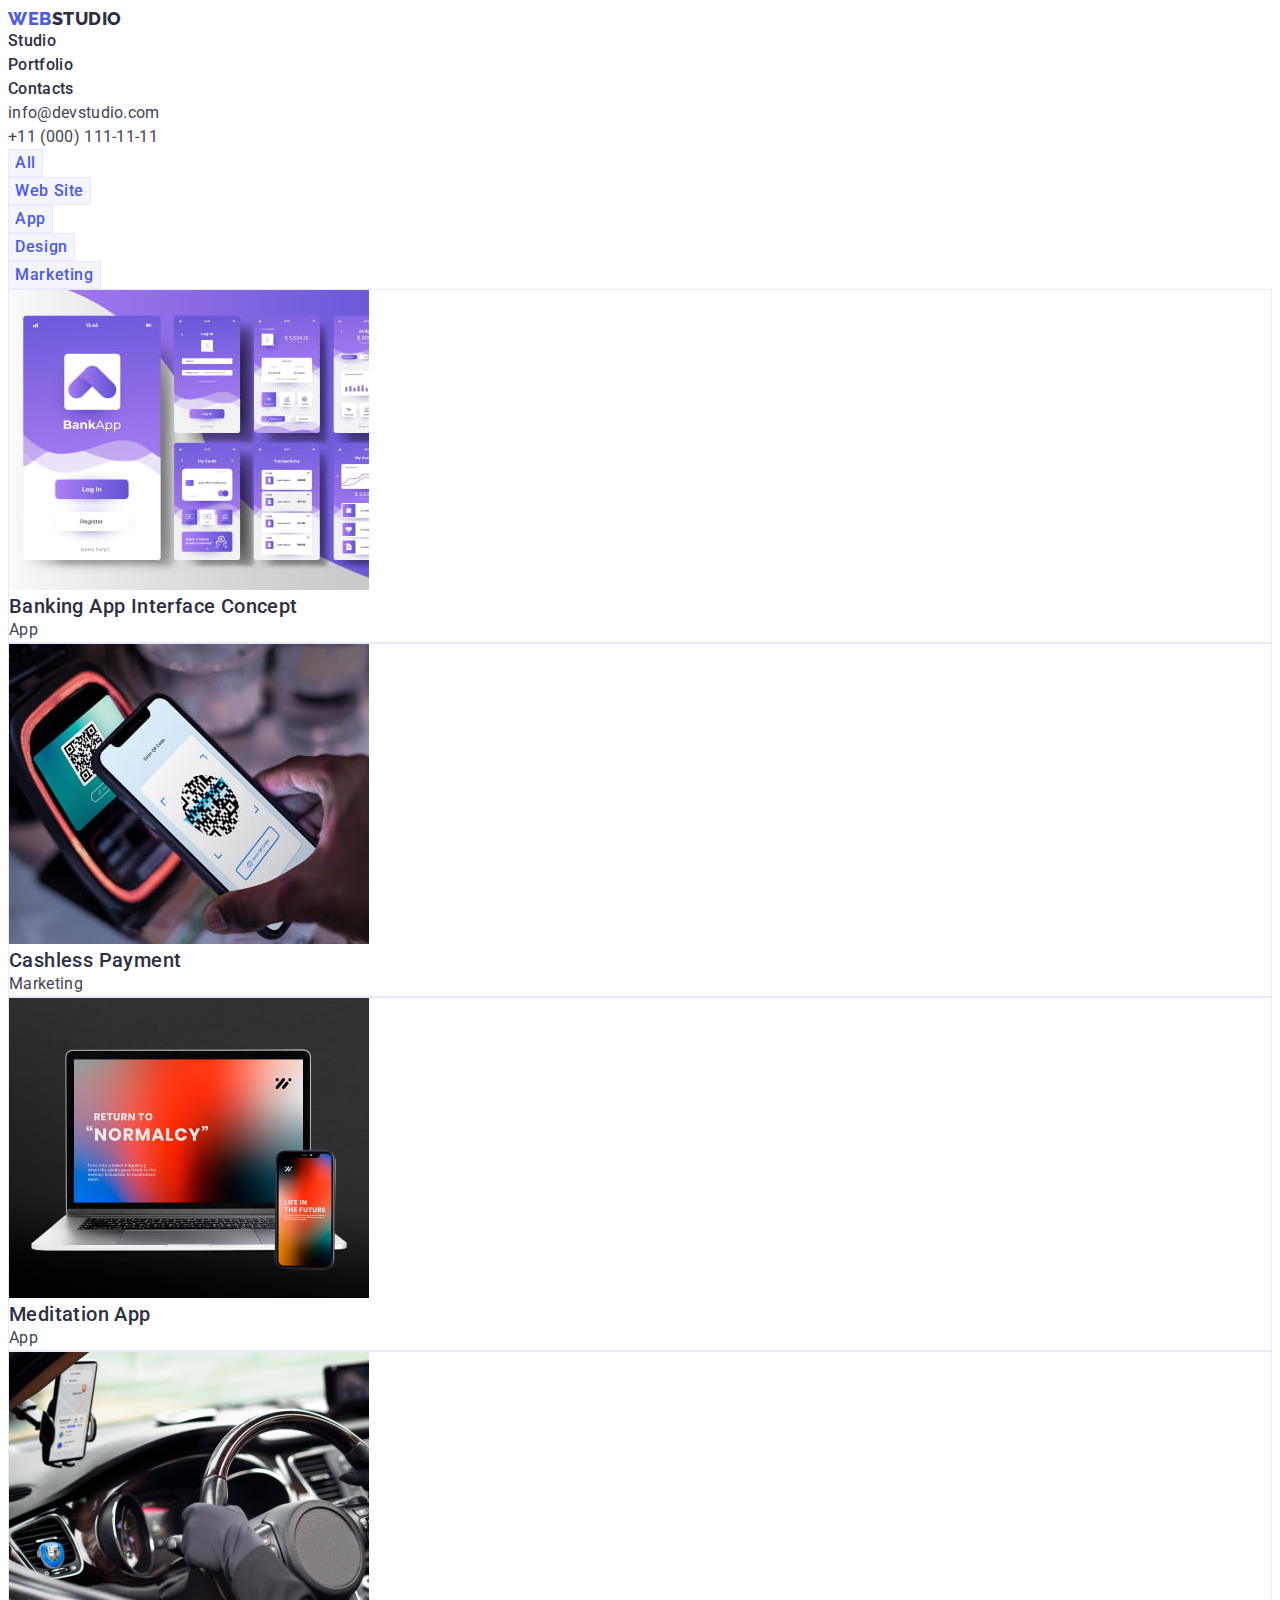
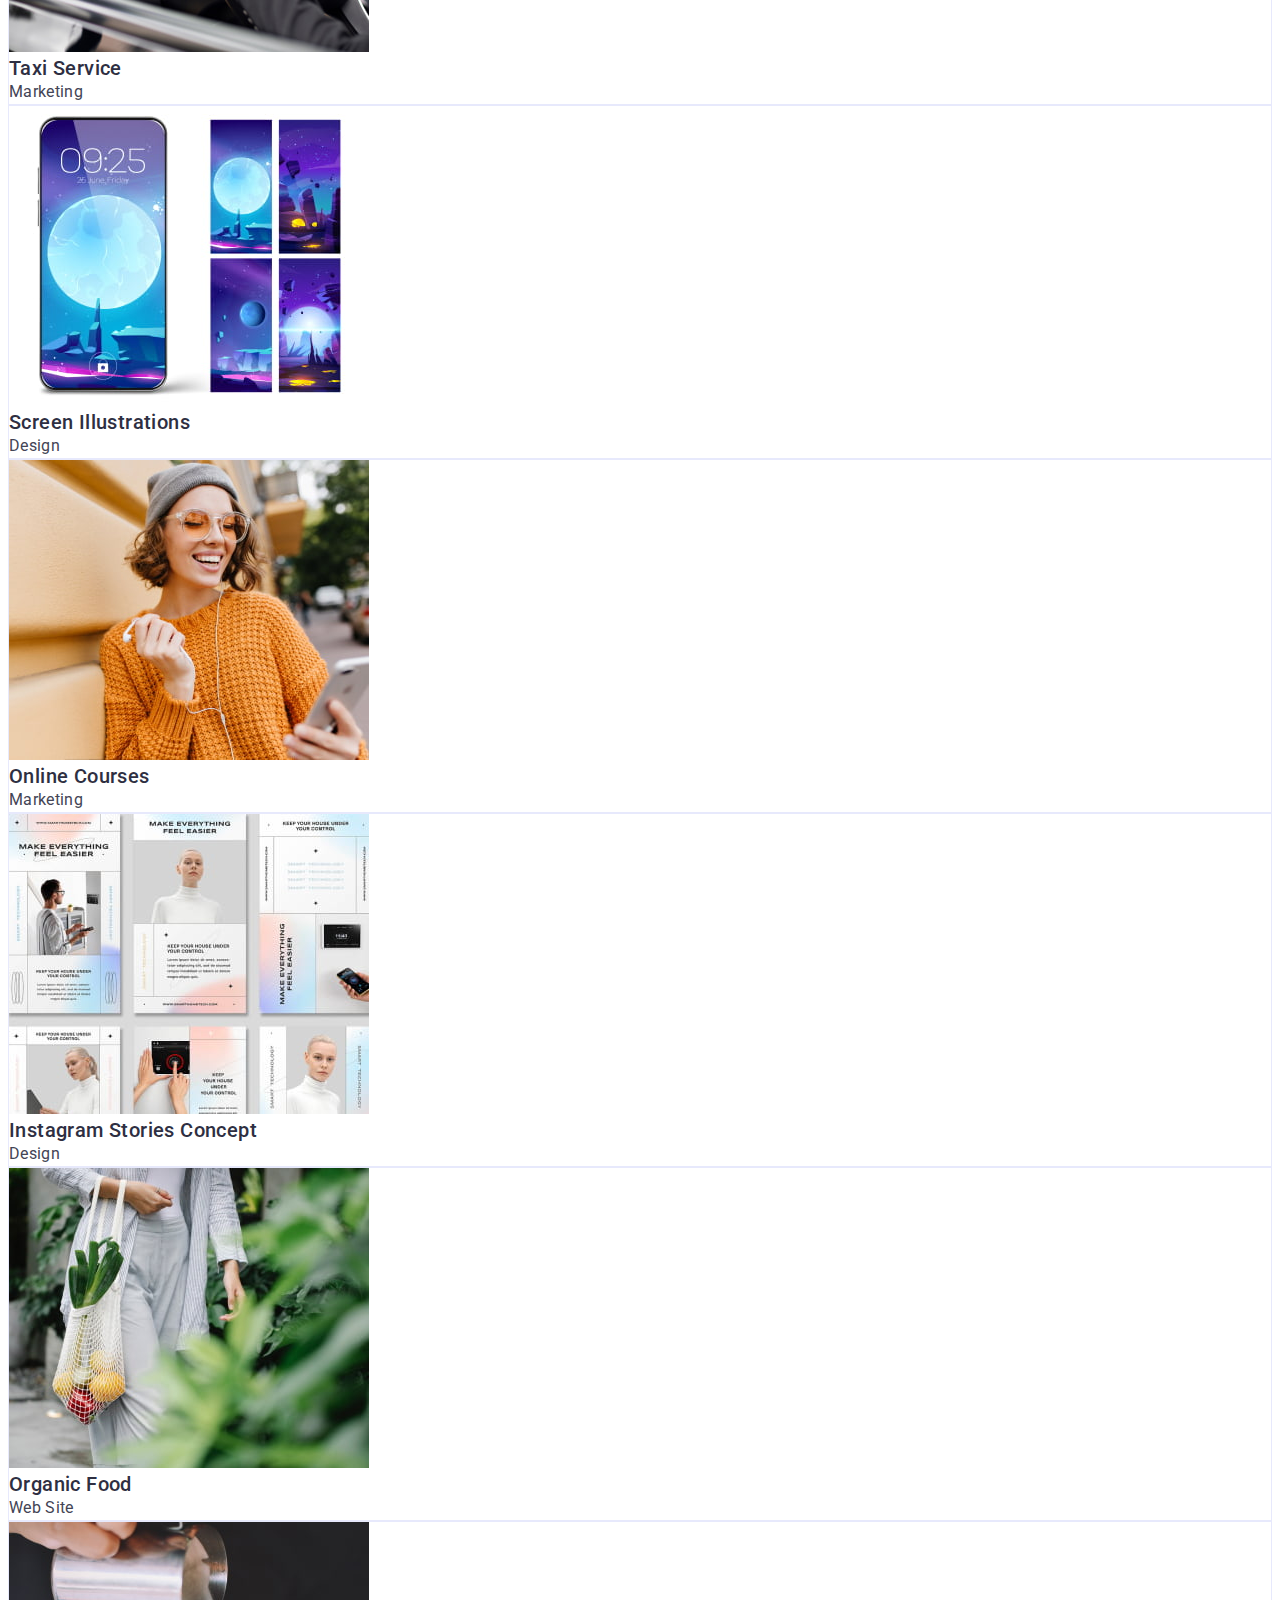
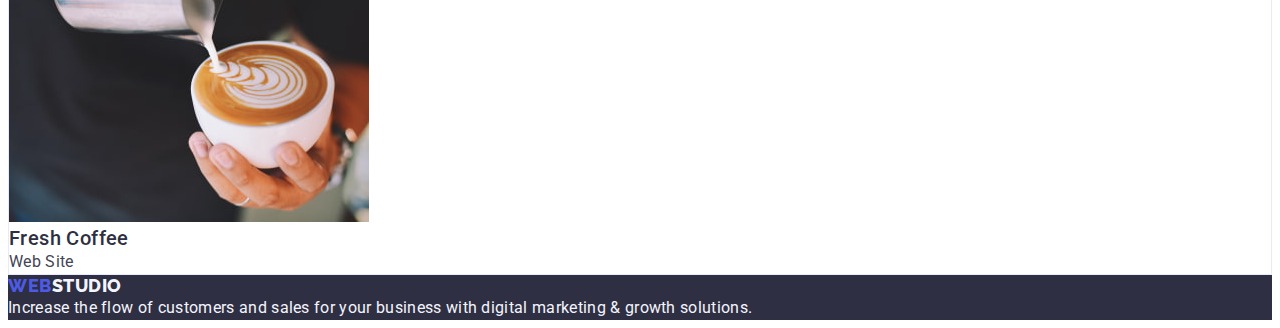
==== portfolio.html @ b220de2b "02.06update" ====
<!DOCTYPE html>
<html lang="en">
  <head>
    <meta charset="utf-8" />
    <meta
      name="description"
      content="portfolio"
    />
    <title>Portfolio page</title>
    <link rel="preconnect" href="https://fonts.googleapis.com">
    <link rel="preconnect" href="https://fonts.gstatic.com" crossorigin>
    <link href="https://fonts.googleapis.com/css2?family=Raleway:wght@800&family=Roboto:wght@400;500;700;900&display=swap" rel="stylesheet">
    <!-- costom styles -->
    <link rel="stylesheet" href="./css/styles.css">
  </head>

  <body class="page">
    <header class="header">
      <nav class="header-nav">
        <a class="header-logo link" href="./index.html">Web<span class="header-logo-black">Studio</span></a>
        <ul class="header-list list">
          <li class="header-item">
            <a class="header-link link" href="./index.html">Studio</a>
          </li>
          <li class="header-item">
            <a class="header-link link" href="./portfolio.html">Portfolio</a>
          </li>
          <li class="header-item">
            <a class="header-link link" href="">Contacts</a>
          </li>
        </ul>
      </nav>
    <address class="address">
      <ul class="address-list list">
        <li class="address-list-item">
          <a class="address-list-link link" href="mailto:info@devstudio.com">info@devstudio.com</a>
        </li>
        <li class="address-list-item">
          <a class="address-list-link link" href="tel:+110001111111">+11 (000) 111-11-11</a>
        </li>
      </ul>
     </address>
    </header>
    <main>
        <!--projects-->
        <section class="section-projects">
            <h1 hidden>Buttons</h1>
            <ul class="projects-filters list">
                <!--buttons-->
                <li class="projects-filters-item">
                    <button class="filter-button" type="button">All</button>
                </li>
                <li class="projects-filters-item">
                    <button class="filter-button" type="button">Web Site</button>
                </li>
                <li class="projects-filters-item">
                    <button class="filter-button" type="button">App</button>
                </li>
                <li class="projects-filters-item">
                    <button class="filter-button" type="button">Design</button>
                </li>
                <li class="projects-filters-item">
                    <button class="filter-button" type="button">Marketing</button>
                </li>
            </ul>

            <ul class="projects-list list">
                 <!--projects-->
                <li class="projects-list-item">
                  <a href="" class="projects-list-img link">
                    <img class="projects-list-img" src="./images/portfolio/img-1.jpg" alt="Banking App" width="360" height="300">
                    <h2 class="projects-list-tittle">Banking App Interface Concept</h2>
                    <p class="projects-list-text">App</p>
                  </a>
                </li>
                <li class="projects-list-item">
                  <a href="" class="projects-list-img link">
                    <img src="./images/portfolio/img-2.jpg" alt="Cashless Payment" width="360" height="300">
                    <h2 class="projects-list-tittle">Cashless Payment</h2>
                    <p class="projects-list-text">Marketing</p>
                  </a>
                </li>
                <li class="projects-list-item">
                  <a href="" class="projects-list-img link">
                    <img src="./images/portfolio/img-3.jpg" alt="Computer and Phone" width="360" height="300">
                    <h2 class="projects-list-tittle">Meditation App</h2>
                    <p class="projects-list-text">App</p>
                  </a>
                </li>
                <li class="projects-list-item">
                  <a href="" class="projects-list-img link">
                    <img src="./images/portfolio/img-4.jpg" alt="Handlebar" width="360" height="300">
                    <h2 class="projects-list-tittle">Taxi Service</h2>
                    <p class="projects-list-text">Marketing</p>
                  </a>
                </li>
                <li class="projects-list-item">
                  <a href="" class="projects-list-img link">
                    <img src="./images/portfolio/img-5.jpg" alt="Screens" width="360" height="300">
                    <h2 class="projects-list-tittle">Screen Illustrations</h2>
                    <p class="projects-list-text">Design</p>
                  </a>
                </li>
                <li class="projects-list-item">
                  <a href="" class="projects-list-img link">
                    <img src="./images/portfolio/img-6.jpg" alt="Woman" width="360" height="300">
                    <h2 class="projects-list-tittle">Online Courses</h2>
                    <p class="projects-list-text">Marketing</p>
                  </a>
                </li>
                <li class="projects-list-item">
                  <a href="" class="projects-list-img link">
                    <img src="./images/portfolio/img-7.jpg" alt="Instagram stories" width="360" height="300">
                    <h2 class="projects-list-tittle">Instagram Stories Concept</h2>
                    <p class="projects-list-text">Design</p>
                  </a>
                </li>
                <li class="projects-list-item">
                  <a href="" class="projects-list-img link">
                    <img src="./images/portfolio/img-8.jpg" alt="Fruits" width="360" height="300">
                    <h2 class="projects-list-tittle">Organic Food</h2>
                    <p class="projects-list-text">Web Site</p>
                  </a>
                </li>
                <li class="projects-list-item">
                  <a href="" class="projects-list-img link">
                    <img src="./images/portfolio/img-9.jpg" alt="Latte" width="360" height="300">
                    <h2 class="projects-list-tittle">Fresh Coffee</h2>
                    <p class="projects-list-text">Web Site</p>
                  </a>
                </li>
            </ul>
        </section>
    </main>
    <footer class="footer">
        <a class="footer-logo link" href="./index.html">Web<span class="footer-logo-white">Studio</span></a>
        <p class="footer-text">
          Increase the flow of customers and sales for your business with digital marketing & growth solutions.
        </p>
      </footer>
    </body>
</html>
---- css/styles.css ----
:root {
    --primary-black-color: #434455;
    --button-color: #4d5ae5;
    --background-color-button: #F4F4FD;
    --background-color: #FFFFFF;
    --logo-text-color: #4d5ae5;
    --header-logo-span-color: #2e2f42;
    --footer-logo-span-color: #f4f4fd;
}

/* Reset */
h1,
h2,
h3,
h4,
h5,
h6,
p {
    margin: 0;
}
ul,
ol {
    margin: 0;
    padding: 0;
}

link {
    text-decoration: none;
}
.list {list-style: none;}
.link {text-decoration: none}

/* header */
body { font-family: "Roboto", sans-serif; 
    color: var(--primary-black-color);
    background-color: var(--background-color);
}

button { cursor: pointer;
    font-family: "Roboto", sans-serif;
}

.header-nav {
}
.header-logo { 
    font-family: "Raleway", sans-serif;
    font-style: normal;
    font-weight: 800;
    font-size: 18px;
    line-height: 1.17;
    letter-spacing: 0.03em;
    text-transform: uppercase;
    text-decoration: none;
    color: var(--logo-text-color);
}
.header-logo-black { 
    color: var(--header-logo-span-color);
}

.header-list {
}
.header-item {
}
.header-link {
font-weight: 500;
font-size: 16px;
line-height: 1.5;
letter-spacing: 0.02em;
text-decoration: none;
color: #2E2F42;
}
.header-link:hover,
.header-link:focus {
    color: #404bbf;
}

.address {
font-style: normal;
}

.address-list {
}

.address-list-item {

}
.address-list-link {
font-size: 16px;
line-height: 1.5;
letter-spacing: 0.02em;
text-decoration: none;
color: #434455;
}

.address-list-link:hover,
.address-list-link:focus {
    color: #404bbf;
}

/* hero style */
.main {
}
.section {
}
.hero {
    background-color: #2E2F42;
}
.hero-tittle {
    font-weight: 700;
    font-size: 56px;
    text-align: center;
    line-height: 1.07;
    letter-spacing: 0.02em;
    color: #FFFFFF;
}
.hero-btn {
font-weight: 500;
font-size: 16px;
line-height: 1.5;
letter-spacing: 0.04em;
color: #FFFFFF;
background-color: #4D5AE5;
}

.hero-btn:hover,
.hero-btn:focus {
    background-color: #404BBF;
}

/* section solutions */

.section {
}
.solutions {
}
.solutions-title {
}
.solutions-list {
}
.solutions-list-item {
}
.solutions-list-name {
font-weight: 500;
font-size: 20px;
line-height: 1.2;
letter-spacing: 0.02em;
color: #2E2F42;
}

.solutions-list-text {
font-weight: 400;
font-size: 16px;
line-height: 1.5;
letter-spacing: 0.02em;
color: #434455;
}

/* section tasks */

.section {
}
.tasks {
}
.tasks-title {
font-weight: 700;
font-size: 36px;
text-align: center;
line-height: 1.11;
letter-spacing: 0.02em;
text-transform: capitalize;
color: #2E2F42;
}
.tasks-list {
}
.tasks-list-item {
}
.tasks-list-img {
}

/* section team */

.section {
}
.team {
background: #F4F4FD;
}
.team-title {
font-weight: 700;
font-size: 36px;
text-align: center;
line-height: 1.11;
letter-spacing: 0.02em;
text-transform: capitalize;
color: #2E2F42;
}
.team-list {
}
.team-list-item {
    background: #FFFFFF;
}
.team-list-img {
}
.team-list-name {
    font-weight: 500;
    font-size: 20px;
    line-height: 1.2;
    letter-spacing: 0.02em;
    color: #2E2F42;  
}
.team-list-text {
font-weight: 400;
font-size: 16px;
line-height: 1.5;
letter-spacing: 0.02em;
color: #434455;
}

.footer {
background-color: #2E2F42;
}
.footer-logo {
font-family: "Raleway", sans-serif;
font-weight: 800;
font-size: 18px;
line-height: 1.17;
letter-spacing: 0.03em;
text-transform: uppercase;
text-decoration: none;
color: var(--logo-text-color);
}

.footer-logo-white { 
color: var(--footer-logo-span-color);
}

.footer-text {
font-size: 16px;
line-height: 1.5;
letter-spacing: 0.02em;
color: #F4F4FD;
}

/* portfolio */

.section-projects {
}
.projects-filters {
}
.projects-filters-item {
}

.filter-button {
font-weight: 500;
font-size: 16px;
line-height: 1.5;
letter-spacing: 0.04em;
color: var(--button-color);
background-color: var(--background-color-button);
border: 1px solid #E7E9FC;
}
.filter-button:hover,
.filter-button:focus {
    color: #FFFFFF;
    background-color: #404BBF;
}

/* projects */

.projects-list {
}
.projects-list-item {
border: 1px solid #E7E9FC;
}
.projects-list-img {
}
.projects-list-tittle {
font-weight: 500;
font-size: 20px;
line-height: 1.2;
letter-spacing: 0.02em;
color: #2E2F42;
}
.projects-list-text {
font-weight: 400;
font-size: 16px;
line-height: 1.5;
letter-spacing: 0.02em;
color: var(--primary-black-color);
}
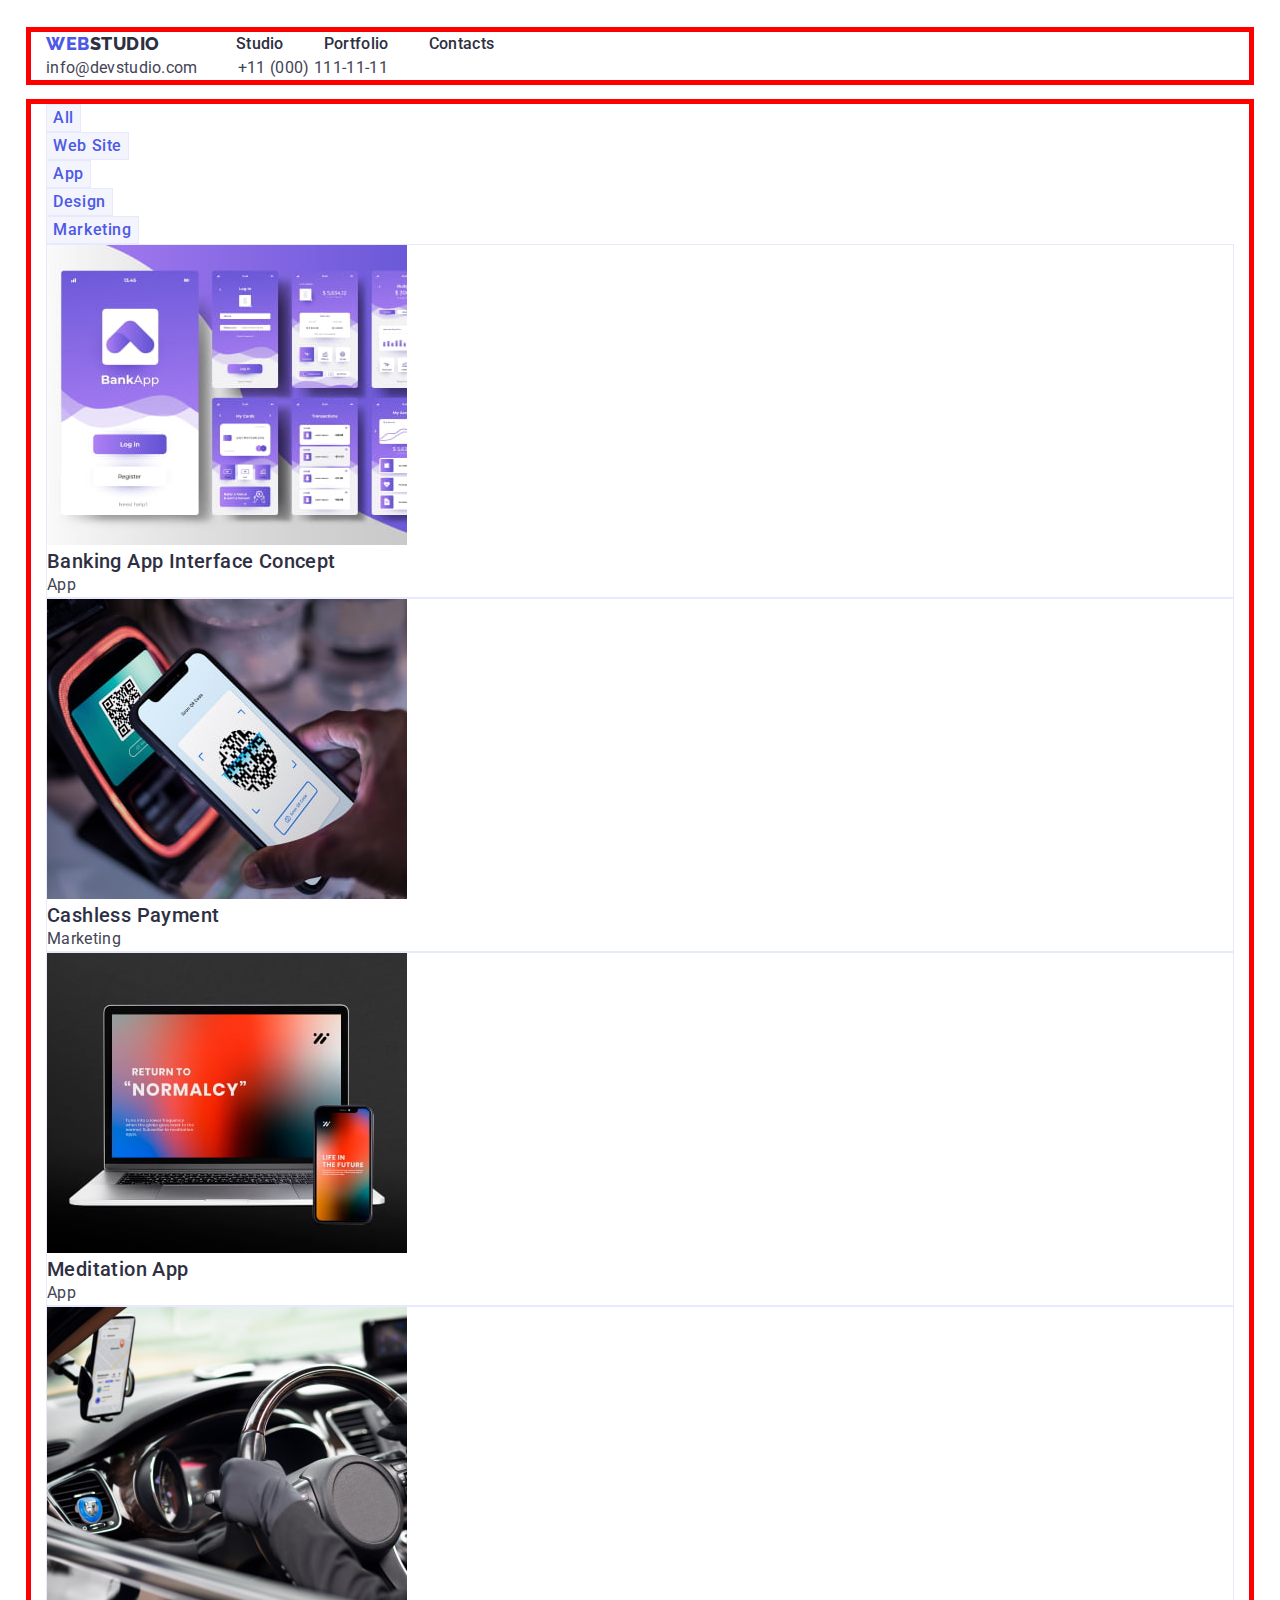
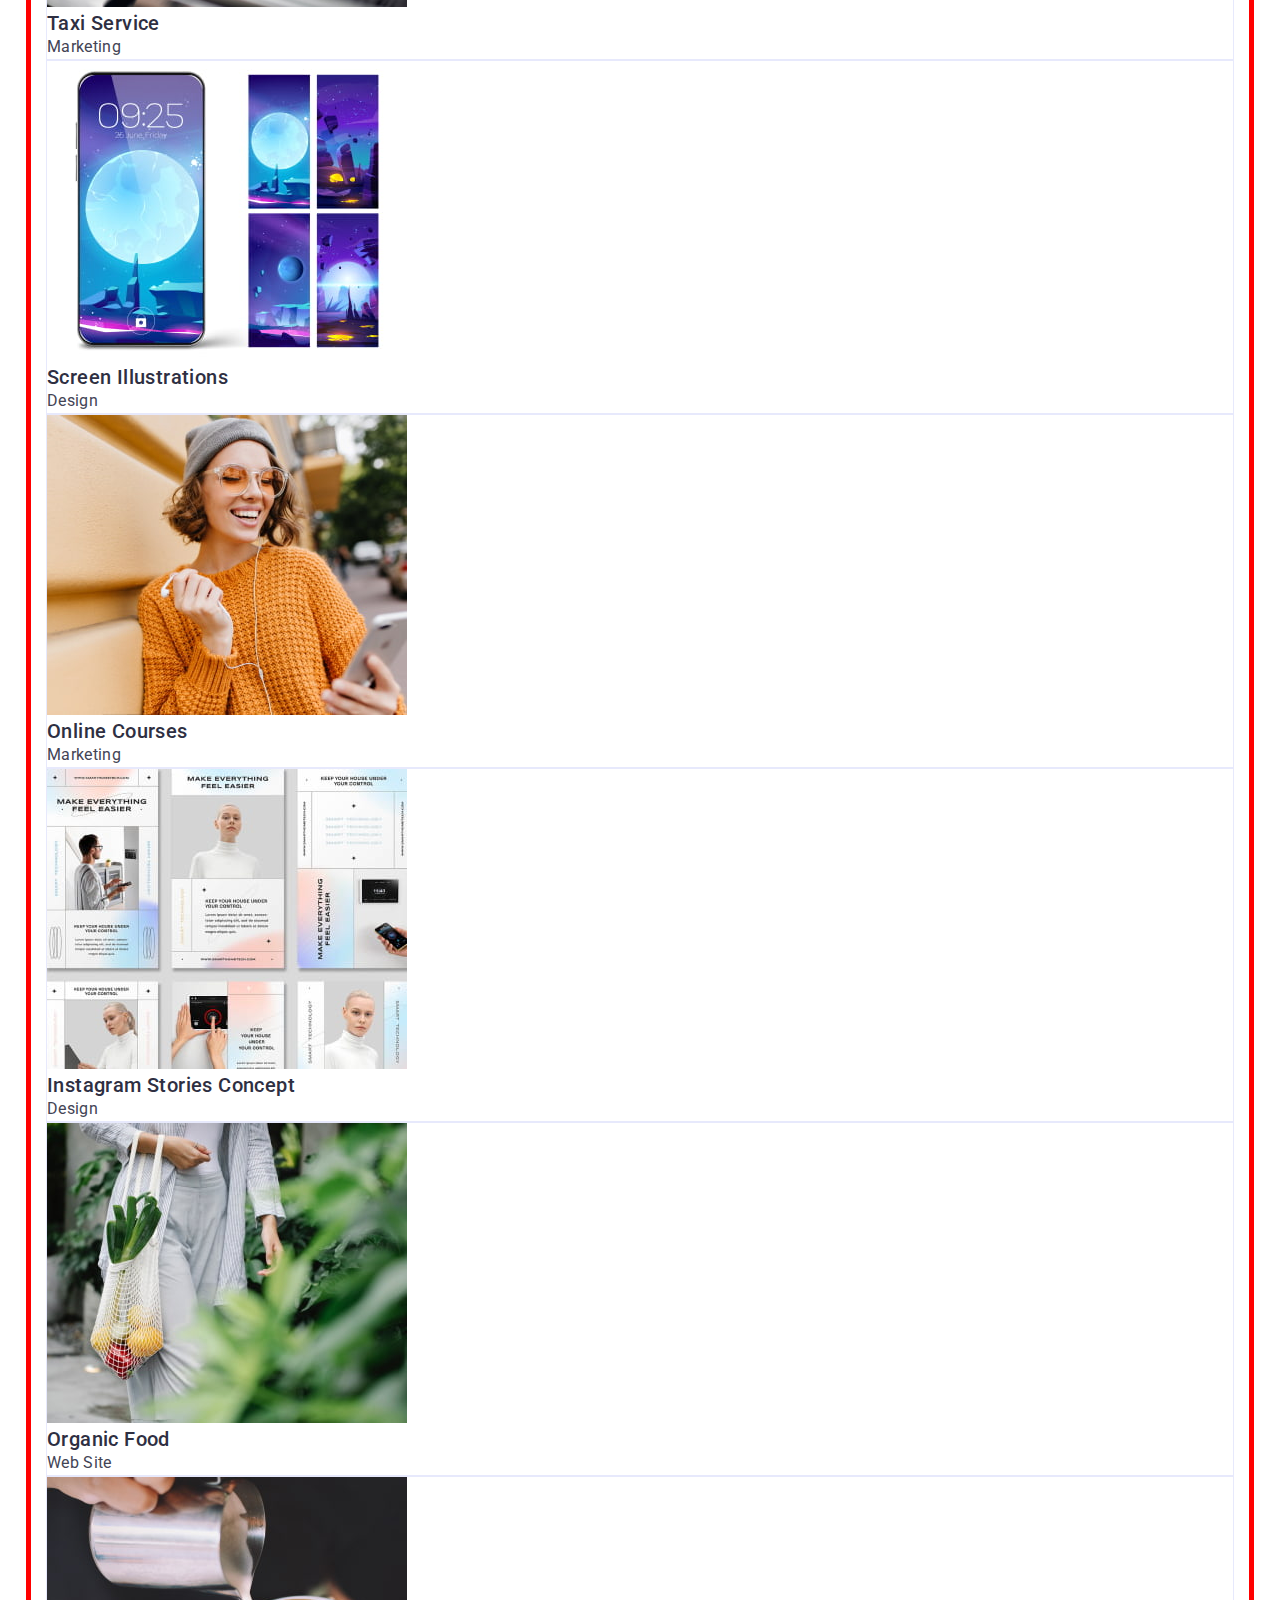
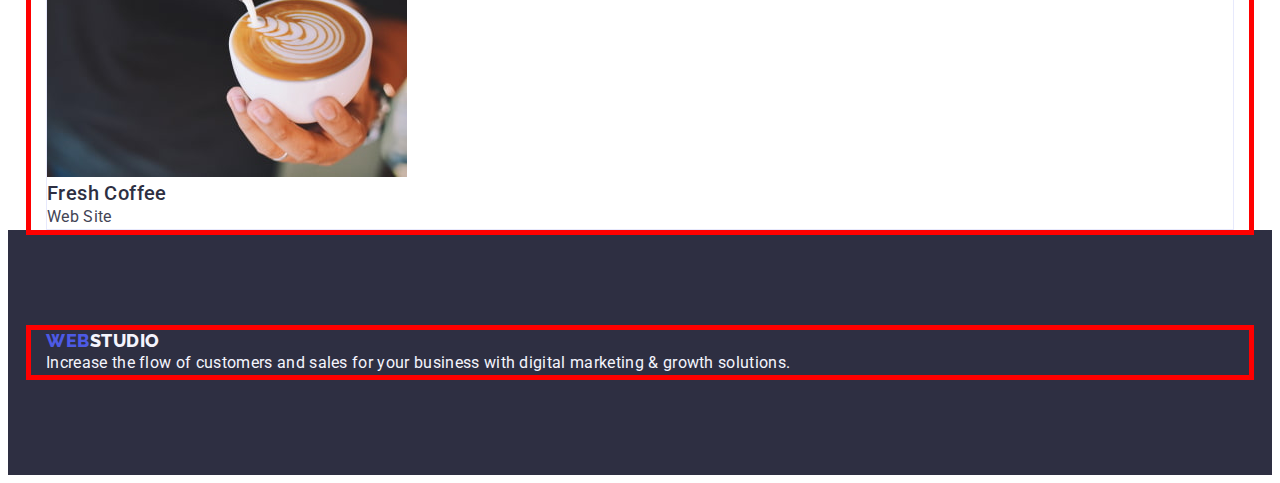
==== commit dc095b54: "03.06uptade" ====
--- a/portfolio.html
+++ b/portfolio.html
@@ -10,133 +10,140 @@
     <link rel="preconnect" href="https://fonts.googleapis.com">
     <link rel="preconnect" href="https://fonts.gstatic.com" crossorigin>
     <link href="https://fonts.googleapis.com/css2?family=Raleway:wght@800&family=Roboto:wght@400;500;700;900&display=swap" rel="stylesheet">
+    <!-- normalize -->
+    <link rel="stylesheet" href="./css/normalize.css"/>
     <!-- costom styles -->
     <link rel="stylesheet" href="./css/styles.css">
   </head>
 
   <body class="page">
     <header class="header">
-      <nav class="header-nav">
-        <a class="header-logo link" href="./index.html">Web<span class="header-logo-black">Studio</span></a>
-        <ul class="header-list list">
-          <li class="header-item">
-            <a class="header-link link" href="./index.html">Studio</a>
+      <div class="container">
+        <nav class="header-nav">
+          <a class="header-logo link" href="./index.html">Web<span class="header-logo-black">Studio</span></a>
+          <ul class="header-list list">
+            <li class="header-item">
+              <a class="header-link link" href="./index.html">Studio</a>
+            </li>
+            <li class="header-item">
+              <a class="header-link link" href="./portfolio.html">Portfolio</a>
+            </li>
+            <li class="header-item">
+              <a class="header-link link" href="">Contacts</a>
+            </li>
+          </ul>
+        </nav>
+            <address class="address">
+        <ul class="address-list list">
+          <li class="address-list-item">
+            <a class="address-list-link link" href="mailto:info@devstudio.com">info@devstudio.com</a>
           </li>
-          <li class="header-item">
-            <a class="header-link link" href="./portfolio.html">Portfolio</a>
-          </li>
-          <li class="header-item">
-            <a class="header-link link" href="">Contacts</a>
+          <li class="address-list-item">
+            <a class="address-list-link link" href="tel:+110001111111">+11 (000) 111-11-11</a>
           </li>
         </ul>
-      </nav>
-    <address class="address">
-      <ul class="address-list list">
-        <li class="address-list-item">
-          <a class="address-list-link link" href="mailto:info@devstudio.com">info@devstudio.com</a>
-        </li>
-        <li class="address-list-item">
-          <a class="address-list-link link" href="tel:+110001111111">+11 (000) 111-11-11</a>
-        </li>
-      </ul>
-     </address>
+             </address>
+      </div>
     </header>
     <main>
         <!--projects-->
         <section class="section-projects">
-            <h1 hidden>Buttons</h1>
-            <ul class="projects-filters list">
-                <!--buttons-->
-                <li class="projects-filters-item">
-                    <button class="filter-button" type="button">All</button>
-                </li>
-                <li class="projects-filters-item">
-                    <button class="filter-button" type="button">Web Site</button>
-                </li>
-                <li class="projects-filters-item">
-                    <button class="filter-button" type="button">App</button>
-                </li>
-                <li class="projects-filters-item">
-                    <button class="filter-button" type="button">Design</button>
-                </li>
-                <li class="projects-filters-item">
-                    <button class="filter-button" type="button">Marketing</button>
-                </li>
-            </ul>
-
-            <ul class="projects-list list">
-                 <!--projects-->
-                <li class="projects-list-item">
-                  <a href="" class="projects-list-img link">
-                    <img class="projects-list-img" src="./images/portfolio/img-1.jpg" alt="Banking App" width="360" height="300">
-                    <h2 class="projects-list-tittle">Banking App Interface Concept</h2>
-                    <p class="projects-list-text">App</p>
-                  </a>
-                </li>
-                <li class="projects-list-item">
-                  <a href="" class="projects-list-img link">
-                    <img src="./images/portfolio/img-2.jpg" alt="Cashless Payment" width="360" height="300">
-                    <h2 class="projects-list-tittle">Cashless Payment</h2>
-                    <p class="projects-list-text">Marketing</p>
-                  </a>
-                </li>
-                <li class="projects-list-item">
-                  <a href="" class="projects-list-img link">
-                    <img src="./images/portfolio/img-3.jpg" alt="Computer and Phone" width="360" height="300">
-                    <h2 class="projects-list-tittle">Meditation App</h2>
-                    <p class="projects-list-text">App</p>
-                  </a>
-                </li>
-                <li class="projects-list-item">
-                  <a href="" class="projects-list-img link">
-                    <img src="./images/portfolio/img-4.jpg" alt="Handlebar" width="360" height="300">
-                    <h2 class="projects-list-tittle">Taxi Service</h2>
-                    <p class="projects-list-text">Marketing</p>
-                  </a>
-                </li>
-                <li class="projects-list-item">
-                  <a href="" class="projects-list-img link">
-                    <img src="./images/portfolio/img-5.jpg" alt="Screens" width="360" height="300">
-                    <h2 class="projects-list-tittle">Screen Illustrations</h2>
-                    <p class="projects-list-text">Design</p>
-                  </a>
-                </li>
-                <li class="projects-list-item">
-                  <a href="" class="projects-list-img link">
-                    <img src="./images/portfolio/img-6.jpg" alt="Woman" width="360" height="300">
-                    <h2 class="projects-list-tittle">Online Courses</h2>
-                    <p class="projects-list-text">Marketing</p>
-                  </a>
-                </li>
-                <li class="projects-list-item">
-                  <a href="" class="projects-list-img link">
-                    <img src="./images/portfolio/img-7.jpg" alt="Instagram stories" width="360" height="300">
-                    <h2 class="projects-list-tittle">Instagram Stories Concept</h2>
-                    <p class="projects-list-text">Design</p>
-                  </a>
-                </li>
-                <li class="projects-list-item">
-                  <a href="" class="projects-list-img link">
-                    <img src="./images/portfolio/img-8.jpg" alt="Fruits" width="360" height="300">
-                    <h2 class="projects-list-tittle">Organic Food</h2>
-                    <p class="projects-list-text">Web Site</p>
-                  </a>
-                </li>
-                <li class="projects-list-item">
-                  <a href="" class="projects-list-img link">
-                    <img src="./images/portfolio/img-9.jpg" alt="Latte" width="360" height="300">
-                    <h2 class="projects-list-tittle">Fresh Coffee</h2>
-                    <p class="projects-list-text">Web Site</p>
-                  </a>
-                </li>
-            </ul>
+            <div class="container">
+              <h1 hidden>Buttons</h1>
+              <ul class="projects-filters list">
+                  <!--buttons-->
+                  <li class="projects-filters-item">
+                      <button class="filter-button" type="button">All</button>
+                  </li>
+                  <li class="projects-filters-item">
+                      <button class="filter-button" type="button">Web Site</button>
+                  </li>
+                  <li class="projects-filters-item">
+                      <button class="filter-button" type="button">App</button>
+                  </li>
+                  <li class="projects-filters-item">
+                      <button class="filter-button" type="button">Design</button>
+                  </li>
+                  <li class="projects-filters-item">
+                      <button class="filter-button" type="button">Marketing</button>
+                  </li>
+              </ul>
+              <ul class="projects-list list">
+                   <!--projects-->
+                  <li class="projects-list-item">
+                    <a href="" class="projects-list-img link">
+                      <img class="projects-list-img" src="./images/portfolio/img-1.jpg" alt="Banking App" width="360" height="300">
+                      <h2 class="projects-list-tittle">Banking App Interface Concept</h2>
+                      <p class="projects-list-text">App</p>
+                    </a>
+                  </li>
+                  <li class="projects-list-item">
+                    <a href="" class="projects-list-img link">
+                      <img src="./images/portfolio/img-2.jpg" alt="Cashless Payment" width="360" height="300">
+                      <h2 class="projects-list-tittle">Cashless Payment</h2>
+                      <p class="projects-list-text">Marketing</p>
+                    </a>
+                  </li>
+                  <li class="projects-list-item">
+                    <a href="" class="projects-list-img link">
+                      <img src="./images/portfolio/img-3.jpg" alt="Computer and Phone" width="360" height="300">
+                      <h2 class="projects-list-tittle">Meditation App</h2>
+                      <p class="projects-list-text">App</p>
+                    </a>
+                  </li>
+                  <li class="projects-list-item">
+                    <a href="" class="projects-list-img link">
+                      <img src="./images/portfolio/img-4.jpg" alt="Handlebar" width="360" height="300">
+                      <h2 class="projects-list-tittle">Taxi Service</h2>
+                      <p class="projects-list-text">Marketing</p>
+                    </a>
+                  </li>
+                  <li class="projects-list-item">
+                    <a href="" class="projects-list-img link">
+                      <img src="./images/portfolio/img-5.jpg" alt="Screens" width="360" height="300">
+                      <h2 class="projects-list-tittle">Screen Illustrations</h2>
+                      <p class="projects-list-text">Design</p>
+                    </a>
+                  </li>
+                  <li class="projects-list-item">
+                    <a href="" class="projects-list-img link">
+                      <img src="./images/portfolio/img-6.jpg" alt="Woman" width="360" height="300">
+                      <h2 class="projects-list-tittle">Online Courses</h2>
+                      <p class="projects-list-text">Marketing</p>
+                    </a>
+                  </li>
+                  <li class="projects-list-item">
+                    <a href="" class="projects-list-img link">
+                      <img src="./images/portfolio/img-7.jpg" alt="Instagram stories" width="360" height="300">
+                      <h2 class="projects-list-tittle">Instagram Stories Concept</h2>
+                      <p class="projects-list-text">Design</p>
+                    </a>
+                  </li>
+                  <li class="projects-list-item">
+                    <a href="" class="projects-list-img link">
+                      <img src="./images/portfolio/img-8.jpg" alt="Fruits" width="360" height="300">
+                      <h2 class="projects-list-tittle">Organic Food</h2>
+                      <p class="projects-list-text">Web Site</p>
+                    </a>
+                  </li>
+                  <li class="projects-list-item">
+                    <a href="" class="projects-list-img link">
+                      <img src="./images/portfolio/img-9.jpg" alt="Latte" width="360" height="300">
+                      <h2 class="projects-list-tittle">Fresh Coffee</h2>
+                      <p class="projects-list-text">Web Site</p>
+                    </a>
+                  </li>
+              </ul>
+            </div>
         </section>
     </main>
     <footer class="footer">
-        <a class="footer-logo link" href="./index.html">Web<span class="footer-logo-white">Studio</span></a>
-        <p class="footer-text">
-          Increase the flow of customers and sales for your business with digital marketing & growth solutions.
-        </p>
+        <div class="container">
+          <a class="footer-logo link" href="./index.html">Web<span class="footer-logo-white">Studio</span></a>
+          <p class="footer-text">
+            Increase the flow of customers and sales for your business with digital marketing & growth solutions.
+          </p>
+        </div>
       </footer>
     </body>
 </html>--- a/css/styles.css
+++ b/css/styles.css
@@ -30,7 +30,6 @@
 .list {list-style: none;}
 .link {text-decoration: none}
 
-/* header */
 body { font-family: "Roboto", sans-serif; 
     color: var(--primary-black-color);
     background-color: var(--background-color);
@@ -40,9 +39,40 @@
     font-family: "Roboto", sans-serif;
 }
 
+.container {
+width: 1188px;
+padding-left: 15px;
+padding-right: 15px;
+margin-left: auto;
+margin-right: auto;
+outline: 5px solid red;
+}
+
+.section {
+    padding-top: 60px;
+    padding-bottom: 60px;
+}
+
+/* header */
+.header {
+    padding-top: 24px;
+    padding-bottom: 24px;
+}
+
+.header-container {
+    display: flex;
+    align-items: center;
+    justify-content: space-between;
+}
+
 .header-nav {
+    display: flex;
+    align-items: center;
 }
 .header-logo { 
+    display: flex;
+    align-items: center;
+    margin-right: 76px;
     font-family: "Raleway", sans-serif;
     font-style: normal;
     font-weight: 800;
@@ -58,6 +88,9 @@
 }
 
 .header-list {
+    display: flex;
+    align-items: center;
+    gap: 40px;
 }
 .header-item {
 }
@@ -79,6 +112,9 @@
 }
 
 .address-list {
+    display: flex;
+    align-items: center;
+    gap: 40px;
 }
 
 .address-list-item {
@@ -100,10 +136,11 @@
 /* hero style */
 .main {
 }
-.section {
-}
+
 .hero {
     background-color: #2E2F42;
+    padding-top: 188px;
+    padding-bottom: 292px;
 }
 .hero-tittle {
     font-weight: 700;
@@ -129,15 +166,16 @@
 
 /* section solutions */
 
-.section {
-}
-.solutions {
-}
 .solutions-title {
 }
 .solutions-list {
+    width: 1128px;
+    display: flex;
+    justify-content: space-between;
+    margin: auto;
 }
 .solutions-list-item {
+    width: 264px;
 }
 .solutions-list-name {
 font-weight: 500;
@@ -185,7 +223,7 @@
 background: #F4F4FD;
 }
 .team-title {
-font-weight: 700;
+font-weight: 700px;
 font-size: 36px;
 text-align: center;
 line-height: 1.11;
@@ -217,6 +255,8 @@
 
 .footer {
 background-color: #2E2F42;
+padding-top: 100px;
+padding-bottom: 100px;
 }
 .footer-logo {
 font-family: "Raleway", sans-serif;
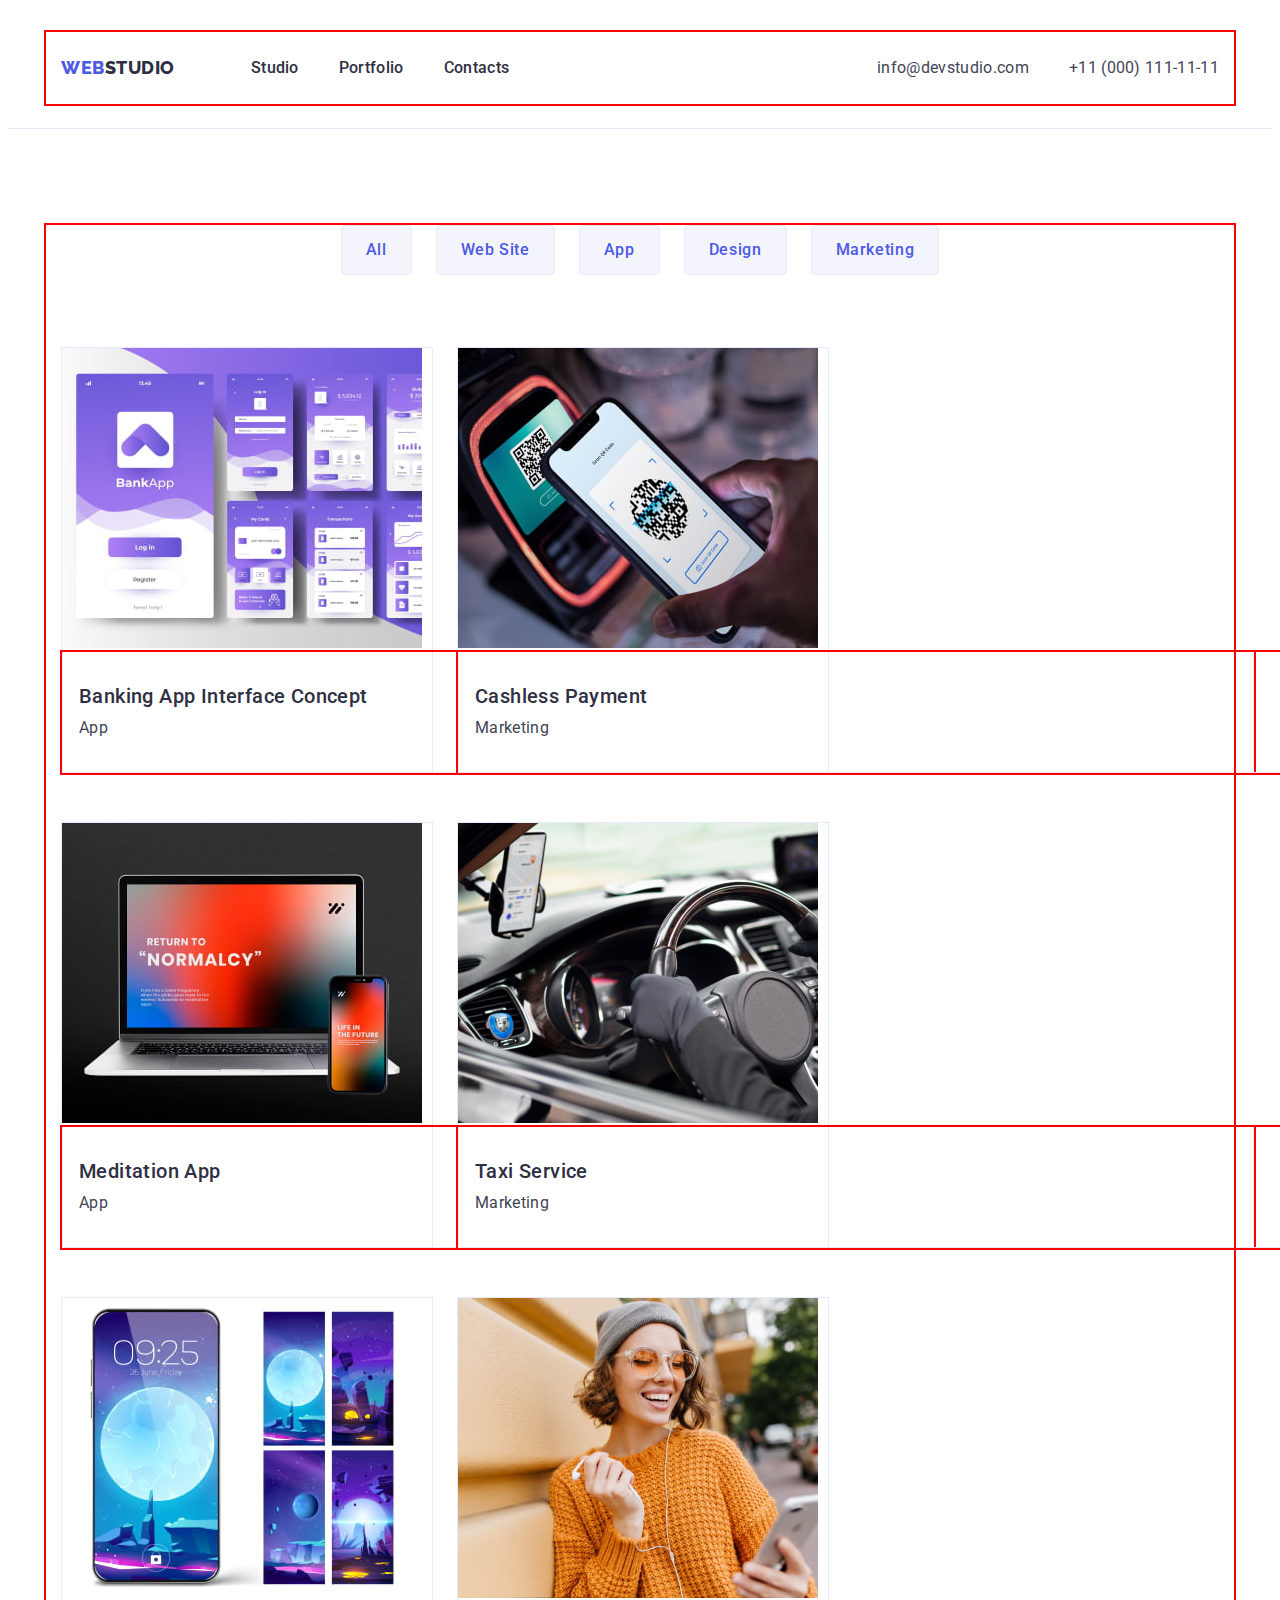
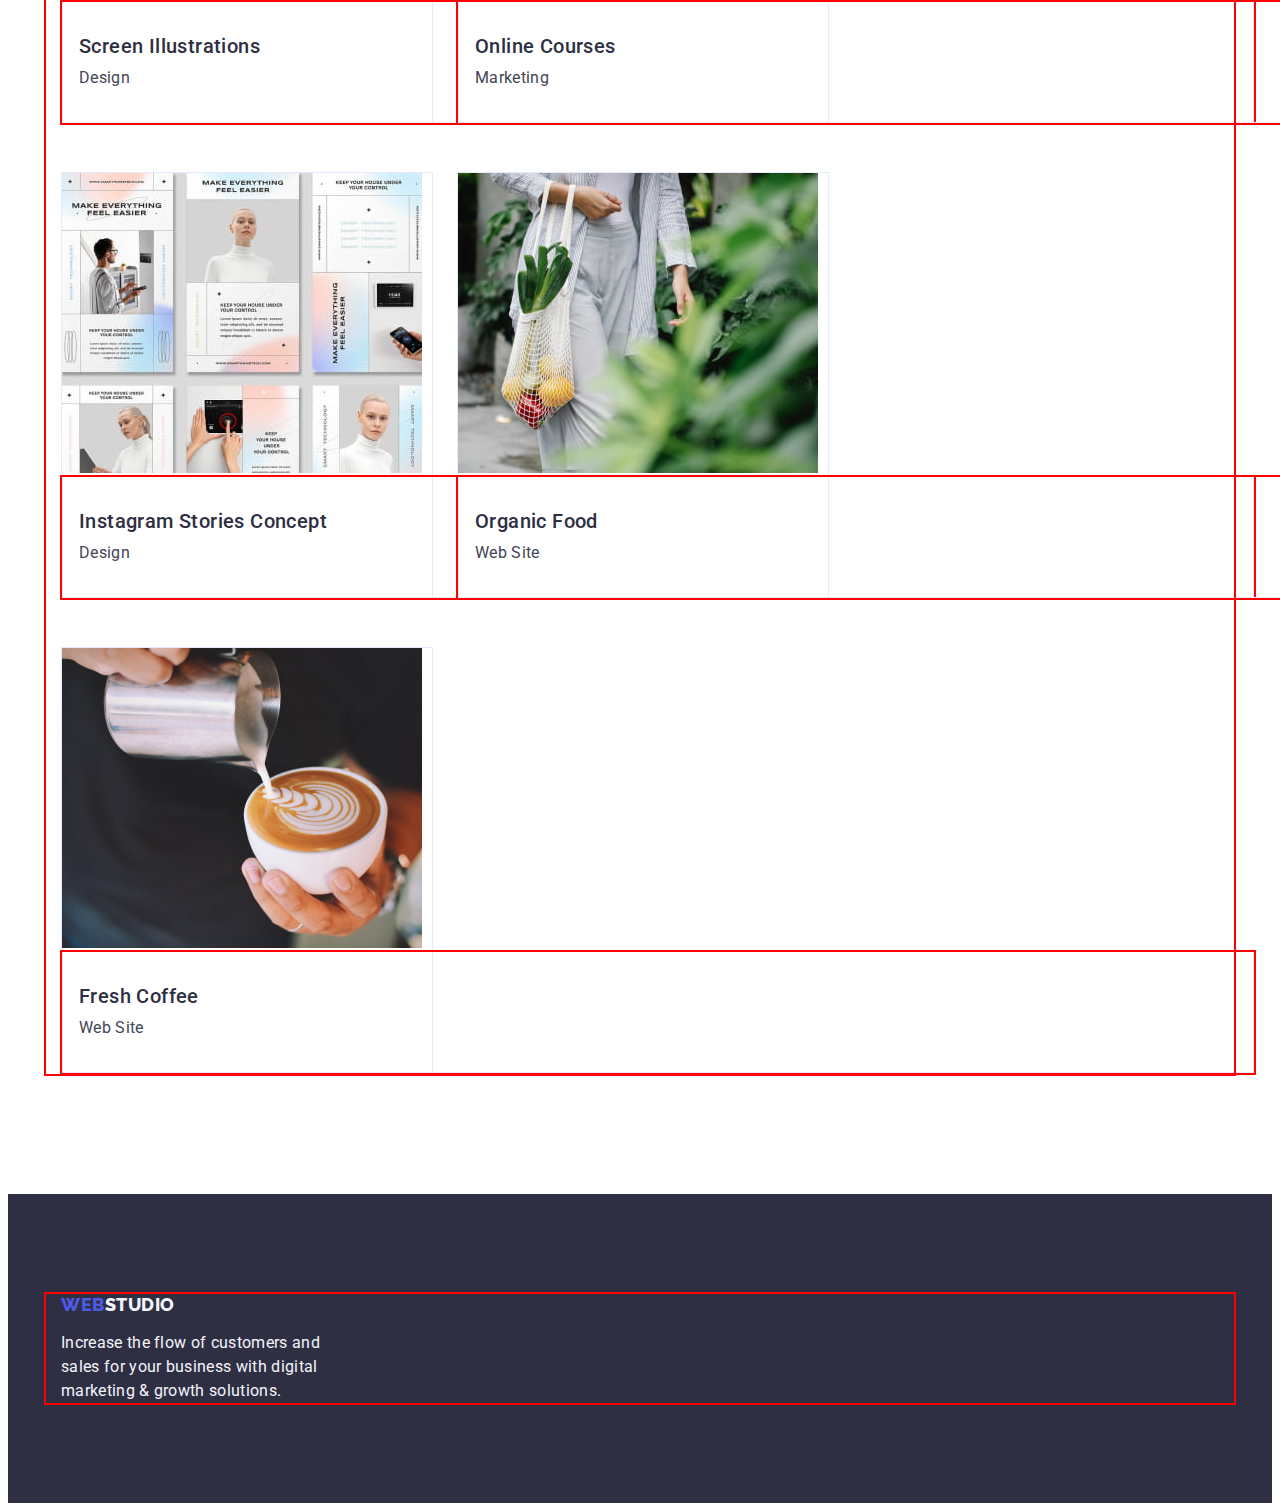
==== commit 1e1369a3: "05.06update" ====
--- a/portfolio.html
+++ b/portfolio.html
@@ -18,7 +18,7 @@
 
   <body class="page">
     <header class="header">
-      <div class="container">
+      <div class="header-container container">
         <nav class="header-nav">
           <a class="header-logo link" href="./index.html">Web<span class="header-logo-black">Studio</span></a>
           <ul class="header-list list">
@@ -33,7 +33,7 @@
             </li>
           </ul>
         </nav>
-            <address class="address">
+              <address class="address">
         <ul class="address-list list">
           <li class="address-list-item">
             <a class="address-list-link link" href="mailto:info@devstudio.com">info@devstudio.com</a>
@@ -42,99 +42,117 @@
             <a class="address-list-link link" href="tel:+110001111111">+11 (000) 111-11-11</a>
           </li>
         </ul>
-             </address>
+               </address>
       </div>
     </header>
     <main>
         <!--projects-->
         <section class="section-projects">
-            <div class="container">
-              <h1 hidden>Buttons</h1>
-              <ul class="projects-filters list">
-                  <!--buttons-->
-                  <li class="projects-filters-item">
-                      <button class="filter-button" type="button">All</button>
-                  </li>
-                  <li class="projects-filters-item">
-                      <button class="filter-button" type="button">Web Site</button>
-                  </li>
-                  <li class="projects-filters-item">
-                      <button class="filter-button" type="button">App</button>
-                  </li>
-                  <li class="projects-filters-item">
-                      <button class="filter-button" type="button">Design</button>
-                  </li>
-                  <li class="projects-filters-item">
-                      <button class="filter-button" type="button">Marketing</button>
-                  </li>
-              </ul>
-              <ul class="projects-list list">
-                   <!--projects-->
-                  <li class="projects-list-item">
-                    <a href="" class="projects-list-img link">
-                      <img class="projects-list-img" src="./images/portfolio/img-1.jpg" alt="Banking App" width="360" height="300">
-                      <h2 class="projects-list-tittle">Banking App Interface Concept</h2>
-                      <p class="projects-list-text">App</p>
-                    </a>
-                  </li>
-                  <li class="projects-list-item">
-                    <a href="" class="projects-list-img link">
-                      <img src="./images/portfolio/img-2.jpg" alt="Cashless Payment" width="360" height="300">
-                      <h2 class="projects-list-tittle">Cashless Payment</h2>
-                      <p class="projects-list-text">Marketing</p>
-                    </a>
-                  </li>
-                  <li class="projects-list-item">
-                    <a href="" class="projects-list-img link">
-                      <img src="./images/portfolio/img-3.jpg" alt="Computer and Phone" width="360" height="300">
-                      <h2 class="projects-list-tittle">Meditation App</h2>
-                      <p class="projects-list-text">App</p>
-                    </a>
-                  </li>
-                  <li class="projects-list-item">
-                    <a href="" class="projects-list-img link">
-                      <img src="./images/portfolio/img-4.jpg" alt="Handlebar" width="360" height="300">
-                      <h2 class="projects-list-tittle">Taxi Service</h2>
-                      <p class="projects-list-text">Marketing</p>
-                    </a>
-                  </li>
-                  <li class="projects-list-item">
-                    <a href="" class="projects-list-img link">
-                      <img src="./images/portfolio/img-5.jpg" alt="Screens" width="360" height="300">
-                      <h2 class="projects-list-tittle">Screen Illustrations</h2>
-                      <p class="projects-list-text">Design</p>
-                    </a>
-                  </li>
-                  <li class="projects-list-item">
-                    <a href="" class="projects-list-img link">
-                      <img src="./images/portfolio/img-6.jpg" alt="Woman" width="360" height="300">
-                      <h2 class="projects-list-tittle">Online Courses</h2>
-                      <p class="projects-list-text">Marketing</p>
-                    </a>
-                  </li>
-                  <li class="projects-list-item">
-                    <a href="" class="projects-list-img link">
-                      <img src="./images/portfolio/img-7.jpg" alt="Instagram stories" width="360" height="300">
-                      <h2 class="projects-list-tittle">Instagram Stories Concept</h2>
-                      <p class="projects-list-text">Design</p>
-                    </a>
-                  </li>
-                  <li class="projects-list-item">
-                    <a href="" class="projects-list-img link">
-                      <img src="./images/portfolio/img-8.jpg" alt="Fruits" width="360" height="300">
-                      <h2 class="projects-list-tittle">Organic Food</h2>
-                      <p class="projects-list-text">Web Site</p>
-                    </a>
-                  </li>
-                  <li class="projects-list-item">
-                    <a href="" class="projects-list-img link">
-                      <img src="./images/portfolio/img-9.jpg" alt="Latte" width="360" height="300">
-                      <h2 class="projects-list-tittle">Fresh Coffee</h2>
-                      <p class="projects-list-text">Web Site</p>
-                    </a>
-                  </li>
-              </ul>
-            </div>
+              <div class="buttons-container container">
+                <h1 class="portfolio-buttons">Buttons</h1>
+                <ul class="projects-filters list">
+                    <!--buttons-->
+                    <li class="projects-filters-item">
+                        <button class="filter-button" type="button">All</button>
+                    </li>
+                    <li class="projects-filters-item">
+                        <button class="filter-button" type="button">Web Site</button>
+                    </li>
+                    <li class="projects-filters-item">
+                        <button class="filter-button" type="button">App</button>
+                    </li>
+                    <li class="projects-filters-item">
+                        <button class="filter-button" type="button">Design</button>
+                    </li>
+                    <li class="projects-filters-item">
+                        <button class="filter-button" type="button">Marketing</button>
+                    </li>
+                </ul>
+                <ul class="projects-list list">
+                     <!--projects-->
+                    <li class="projects-list-item">
+                      <a href="" class="projects-list-img link">
+                        <img class="projects-list-img" src="./images/portfolio/img-1.jpg" alt="Banking App" width="360" height="300">
+                        <div class="projects-container container">
+                          <h2 class="projects-list-tittle">Banking App Interface Concept</h2>
+                          <p class="projects-list-text">App</p>
+                        </div>
+                      </a>
+                    </li>
+                    <li class="projects-list-item">
+                      <a href="" class="projects-list-img link">
+                        <img src="./images/portfolio/img-2.jpg" alt="Cashless Payment" width="360" height="300">
+                        <div class="projects-container container">
+                          <h2 class="projects-list-tittle">Cashless Payment</h2>
+                          <p class="projects-list-text">Marketing</p>
+                        </div>
+                      </a>
+                    </li>
+                    <li class="projects-list-item">
+                      <a href="" class="projects-list-img link">
+                        <img src="./images/portfolio/img-3.jpg" alt="Computer and Phone" width="360" height="300">
+                        <div class="projects-container container">
+                          <h2 class="projects-list-tittle">Meditation App</h2>
+                          <p class="projects-list-text">App</p>
+                        </div>
+                      </a>
+                    </li>
+                    <li class="projects-list-item">
+                      <a href="" class="projects-list-img link">
+                        <img src="./images/portfolio/img-4.jpg" alt="Handlebar" width="360" height="300">
+                        <div class="projects-container container">
+                          <h2 class="projects-list-tittle">Taxi Service</h2>
+                          <p class="projects-list-text">Marketing</p>
+                        </div>
+                      </a>
+                    </li>
+                    <li class="projects-list-item">
+                      <a href="" class="projects-list-img link">
+                        <img src="./images/portfolio/img-5.jpg" alt="Screens" width="360" height="300">
+                        <div class="projects-container container">
+                          <h2 class="projects-list-tittle">Screen Illustrations</h2>
+                          <p class="projects-list-text">Design</p>
+                        </div>
+                      </a>
+                    </li>
+                    <li class="projects-list-item">
+                      <a href="" class="projects-list-img link">
+                        <img src="./images/portfolio/img-6.jpg" alt="Woman" width="360" height="300">
+                        <div class="projects-container container">
+                          <h2 class="projects-list-tittle">Online Courses</h2>
+                          <p class="projects-list-text">Marketing</p>
+                        </div>
+                      </a>
+                    </li>
+                    <li class="projects-list-item">
+                      <a href="" class="projects-list-img link">
+                        <img src="./images/portfolio/img-7.jpg" alt="Instagram stories" width="360" height="300">
+                        <div class="projects-container container">
+                          <h2 class="projects-list-tittle">Instagram Stories Concept</h2>
+                          <p class="projects-list-text">Design</p>
+                        </div>
+                      </a>
+                    </li>
+                    <li class="projects-list-item">
+                      <a href="" class="projects-list-img link">
+                        <img src="./images/portfolio/img-8.jpg" alt="Fruits" width="360" height="300">
+                        <div class="projects-container container">
+                          <h2 class="projects-list-tittle">Organic Food</h2>
+                          <p class="projects-list-text">Web Site</p>
+                        </div>
+                      </a>
+                    </li>
+                    <li class="projects-list-item">
+                      <a href="" class="projects-list-img link">
+                        <img src="./images/portfolio/img-9.jpg" alt="Latte" width="360" height="300">
+                        <div class="projects-container container">
+                          <h2 class="projects-list-tittle">Fresh Coffee</h2>
+                          <p class="projects-list-text">Web Site</p>
+                        </div>
+                      </a>
+                    </li>
+                </ul>
+              </div>
         </section>
     </main>
     <footer class="footer">
@@ -143,7 +161,6 @@
           <p class="footer-text">
             Increase the flow of customers and sales for your business with digital marketing & growth solutions.
           </p>
-        </div>
       </footer>
     </body>
 </html>--- a/css/styles.css
+++ b/css/styles.css
@@ -6,6 +6,7 @@
     --logo-text-color: #4d5ae5;
     --header-logo-span-color: #2e2f42;
     --footer-logo-span-color: #f4f4fd;
+    --botton-border-color: #e7e9fc;
 }
 
 /* Reset */
@@ -35,17 +36,20 @@
     background-color: var(--background-color);
 }
 
-button { cursor: pointer;
-    font-family: "Roboto", sans-serif;
+button { 
+cursor: pointer;
+font-family: "Roboto", sans-serif;
+display: block;
+margin: 0 auto;
 }
 
 .container {
-width: 1188px;
+width: 1158px;
 padding-left: 15px;
 padding-right: 15px;
 margin-left: auto;
 margin-right: auto;
-outline: 5px solid red;
+outline: 2px solid red;
 }
 
 .section {
@@ -53,10 +57,16 @@
     padding-bottom: 60px;
 }
 
+.img {
+    display: block;
+}
+
 /* header */
+
 .header {
     padding-top: 24px;
     padding-bottom: 24px;
+    border-bottom: 1px solid #e7e9fc;
 }
 
 .header-container {
@@ -68,6 +78,8 @@
 .header-nav {
     display: flex;
     align-items: center;
+    padding-top: 24px;
+    padding-bottom: 24px;
 }
 .header-logo { 
     display: flex;
@@ -134,15 +146,17 @@
 }
 
 /* hero style */
+
 .main {
 }
 
 .hero {
     background-color: #2E2F42;
     padding-top: 188px;
-    padding-bottom: 292px;
+    padding-bottom: 188px;
 }
 .hero-tittle {
+    max-width: 496px;
     font-weight: 700;
     font-size: 56px;
     text-align: center;
@@ -151,12 +165,17 @@
     color: #FFFFFF;
 }
 .hero-btn {
+display: block;
+min-width: 169px;
+height: 56px;
+border: none;
+border-radius: 4px; 
 font-weight: 500;
 font-size: 16px;
 line-height: 1.5;
 letter-spacing: 0.04em;
 color: #FFFFFF;
-background-color: #4D5AE5;
+background-color: var(--button-color);
 }
 
 .hero-btn:hover,
@@ -166,16 +185,32 @@
 
 /* section solutions */
 
+.section-solutions {
+
+}
+
 .solutions-title {
+visibility: hidden;
+position: absolute;
+width: 1px;
+height: 1px;
+margin: -1px;
+border: 0;
+padding: 0;
+white-space: nowrap;
+clip-path: inset(100%);
+clip: rect(0 0 0 0);
+overflow: hidden;
 }
 .solutions-list {
-    width: 1128px;
-    display: flex;
-    justify-content: space-between;
-    margin: auto;
+display: flex;
+width: 1128px;
+justify-content: space-between;
+margin: auto;
+gap: 24px;
 }
 .solutions-list-item {
-    width: 264px;
+width: calc((100% - 72px) / 4);
 }
 .solutions-list-name {
 font-weight: 500;
@@ -183,6 +218,7 @@
 line-height: 1.2;
 letter-spacing: 0.02em;
 color: #2E2F42;
+margin-bottom: 8px;
 }
 
 .solutions-list-text {
@@ -195,7 +231,7 @@
 
 /* section tasks */
 
-.section {
+.section-tasks {
 }
 .tasks {
 }
@@ -207,8 +243,12 @@
 letter-spacing: 0.02em;
 text-transform: capitalize;
 color: #2E2F42;
+margin-bottom: 72px;
 }
 .tasks-list {
+display: flex;
+gap: 24px;
+width: calc((100% - 48px) / 3);
 }
 .tasks-list-item {
 }
@@ -217,11 +257,12 @@
 
 /* section team */
 
-.section {
-}
-.team {
+.section-team {
+padding-top: 120px;
+padding-bottom: 120px;
 background: #F4F4FD;
 }
+
 .team-title {
 font-weight: 700px;
 font-size: 36px;
@@ -230,20 +271,33 @@
 letter-spacing: 0.02em;
 text-transform: capitalize;
 color: #2E2F42;
+margin-bottom: 72px;
 }
 .team-list {
+display: flex;
+gap: 24px;
 }
 .team-list-item {
-    background: #FFFFFF;
+background: #FFFFFF;
+width: calc((100% - 72px) / 4);
 }
 .team-list-img {
 }
+
+.team-container {
+width: 232px;
+padding: 32px 16px;
+border-radius: 0px 0px 4px 4px;
+}
+
 .team-list-name {
-    font-weight: 500;
-    font-size: 20px;
-    line-height: 1.2;
-    letter-spacing: 0.02em;
-    color: #2E2F42;  
+text-align: center; 
+font-weight: 500;
+font-size: 20px;
+line-height: 1.2;
+letter-spacing: 0.02em;
+color: #2E2F42;  
+margin-bottom: 8px;
 }
 .team-list-text {
 font-weight: 400;
@@ -251,6 +305,7 @@
 line-height: 1.5;
 letter-spacing: 0.02em;
 color: #434455;
+text-align: center;
 }
 
 .footer {
@@ -267,6 +322,8 @@
 text-transform: uppercase;
 text-decoration: none;
 color: var(--logo-text-color);
+display: inline-block;
+margin-bottom: 16px;
 }
 
 .footer-logo-white { 
@@ -278,13 +335,35 @@
 line-height: 1.5;
 letter-spacing: 0.02em;
 color: #F4F4FD;
+max-width: 264px;
 }
 
 /* portfolio */
 
 .section-projects {
-}
+padding-top: 96px; 
+padding-bottom: 120px;
+}
+
+.portfolio-buttons{
+visibility: hidden;
+position: absolute;
+width: 1px;
+height: 1px;
+margin: -1px;
+border: 0;
+padding: 0;
+white-space: nowrap;
+clip-path: inset(100%);
+clip: rect(0 0 0 0);
+overflow: hidden;
+}
+
 .projects-filters {
+display: flex;
+justify-content: center;
+gap: 24px;
+margin-bottom: 72px;
 }
 .projects-filters-item {
 }
@@ -296,24 +375,40 @@
 letter-spacing: 0.04em;
 color: var(--button-color);
 background-color: var(--background-color-button);
-border: 1px solid #E7E9FC;
+padding: 12px 24px;
+border: 1px solid var(--botton-border-color);
+border-radius: 4px;
 }
 .filter-button:hover,
 .filter-button:focus {
-    color: #FFFFFF;
-    background-color: #404BBF;
+color: #FFFFFF;
+background-color: #404BBF;
+border: 1px solid transparent;
 }
 
 /* projects */
 
 .projects-list {
+display: flex;
+flex-wrap: wrap;
+column-gap: 24px;
+row-gap: 48px;
 }
 .projects-list-item {
+width: calc((100% - 48px) / 3);
 border: 1px solid #E7E9FC;
 }
 .projects-list-img {
 }
+
+.projects-container {
+padding: 32px 16px;
+border: 1px solid #e7e9fc; 
+border-top: none;
+}
+
 .projects-list-tittle {
+margin-bottom: 8px;
 font-weight: 500;
 font-size: 20px;
 line-height: 1.2;
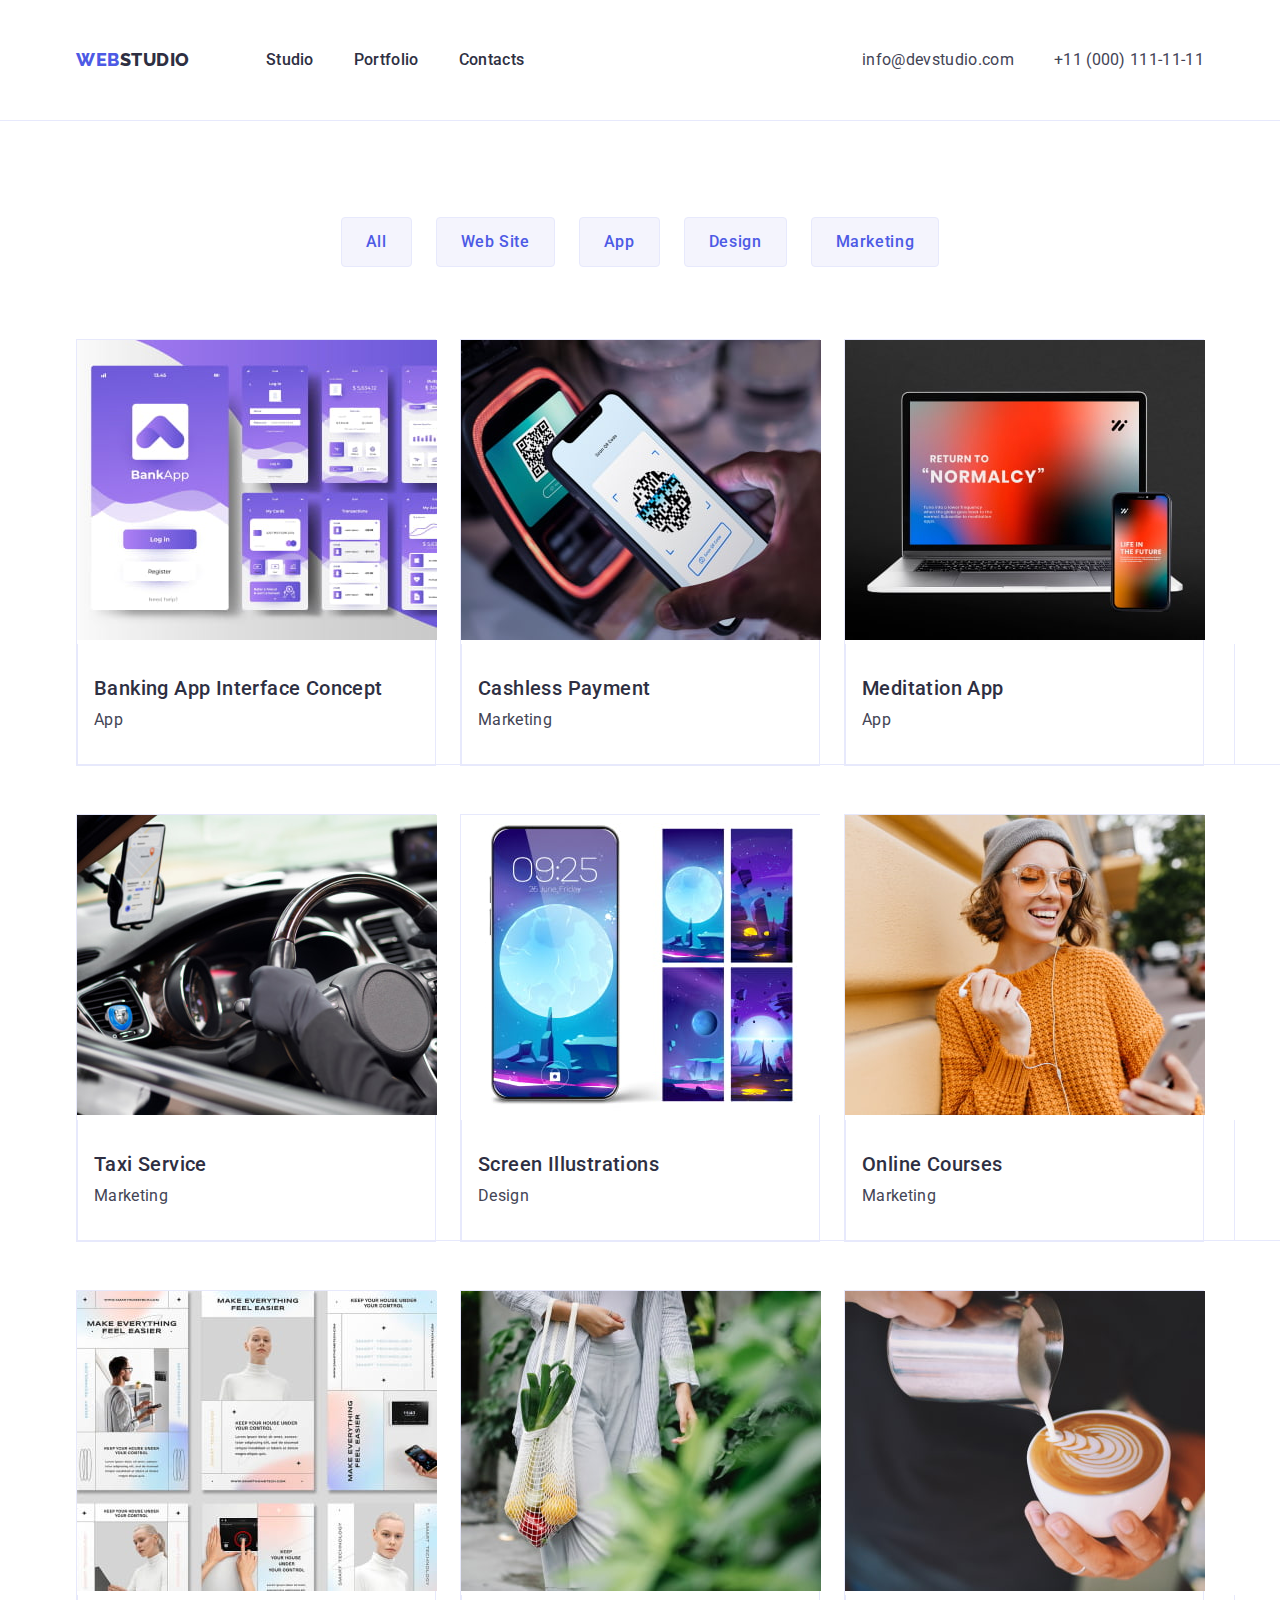
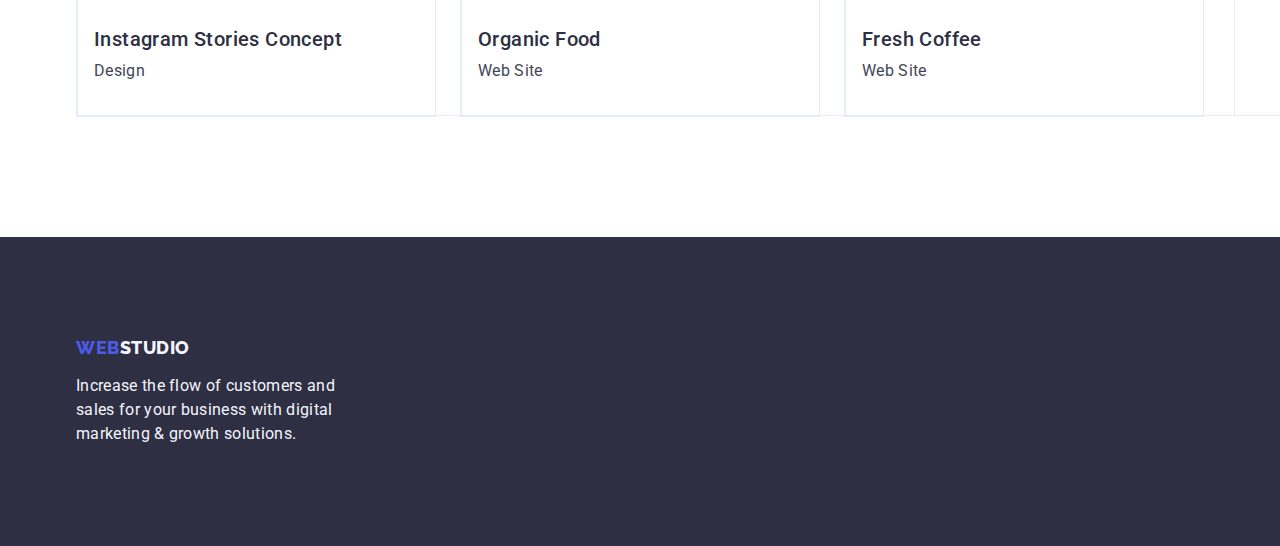
==== commit beeeee78: "05.06update3" ====
--- a/portfolio.html
+++ b/portfolio.html
@@ -11,8 +11,8 @@
     <link rel="preconnect" href="https://fonts.gstatic.com" crossorigin>
     <link href="https://fonts.googleapis.com/css2?family=Raleway:wght@800&family=Roboto:wght@400;500;700;900&display=swap" rel="stylesheet">
     <!-- normalize -->
-    <link rel="stylesheet" href="./css/normalize.css"/>
-    <!-- costom styles -->
+    <link rel="stylesheet" href="https://cdn.jsdelivr.net/npm/modern-normalize@2.0.0/modern-normalize.min.css"/>
+   <!-- Custom styles -->
     <link rel="stylesheet" href="./css/styles.css">
   </head>
 
@@ -161,6 +161,7 @@
           <p class="footer-text">
             Increase the flow of customers and sales for your business with digital marketing & growth solutions.
           </p>
+        </div>
       </footer>
     </body>
 </html>--- a/css/styles.css
+++ b/css/styles.css
@@ -49,60 +49,57 @@
 padding-right: 15px;
 margin-left: auto;
 margin-right: auto;
-outline: 2px solid red;
 }
 
 .section {
-    padding-top: 60px;
-    padding-bottom: 60px;
+padding-top: 60px;
+padding-bottom: 60px;
 }
 
 .img {
-    display: block;
+display: block;
 }
 
 /* header */
 
 .header {
-    padding-top: 24px;
-    padding-bottom: 24px;
-    border-bottom: 1px solid #e7e9fc;
+padding: 24px 0;
+border-bottom: 1px solid #e7e9fc;
 }
 
 .header-container {
-    display: flex;
-    align-items: center;
-    justify-content: space-between;
+display: flex;
+align-items: center;
+justify-content: space-between;
 }
 
 .header-nav {
-    display: flex;
-    align-items: center;
-    padding-top: 24px;
-    padding-bottom: 24px;
+display: flex;
+align-items: center;
+padding: 24px 0;
 }
 .header-logo { 
-    display: flex;
-    align-items: center;
-    margin-right: 76px;
-    font-family: "Raleway", sans-serif;
-    font-style: normal;
-    font-weight: 800;
-    font-size: 18px;
-    line-height: 1.17;
-    letter-spacing: 0.03em;
-    text-transform: uppercase;
-    text-decoration: none;
-    color: var(--logo-text-color);
+display: flex;
+align-items: center;
+margin-right: 76px;
+font-family: "Raleway", sans-serif;
+font-style: normal;
+font-weight: 800;
+font-size: 18px;
+line-height: 1.17;
+letter-spacing: 0.03em;
+text-transform: uppercase;
+text-decoration: none;
+color: var(--logo-text-color);
 }
 .header-logo-black { 
-    color: var(--header-logo-span-color);
+color: var(--header-logo-span-color);
 }
 
 .header-list {
-    display: flex;
-    align-items: center;
-    gap: 40px;
+display: flex;
+align-items: center;
+gap: 40px;
 }
 .header-item {
 }
@@ -186,7 +183,7 @@
 /* section solutions */
 
 .section-solutions {
-
+padding: 120px 0;
 }
 
 .solutions-title {
@@ -210,7 +207,7 @@
 gap: 24px;
 }
 .solutions-list-item {
-width: calc((100% - 72px) / 4);
+width: calc((100% - 48px) / 3);
 }
 .solutions-list-name {
 font-weight: 500;
@@ -232,6 +229,7 @@
 /* section tasks */
 
 .section-tasks {
+padding-bottom: 120px;
 }
 .tasks {
 }
@@ -280,6 +278,7 @@
 .team-list-item {
 background: #FFFFFF;
 width: calc((100% - 72px) / 4);
+border-radius: 0px 0px 4px 4px;
 }
 .team-list-img {
 }
@@ -287,7 +286,6 @@
 .team-container {
 width: 232px;
 padding: 32px 16px;
-border-radius: 0px 0px 4px 4px;
 }
 
 .team-list-name {
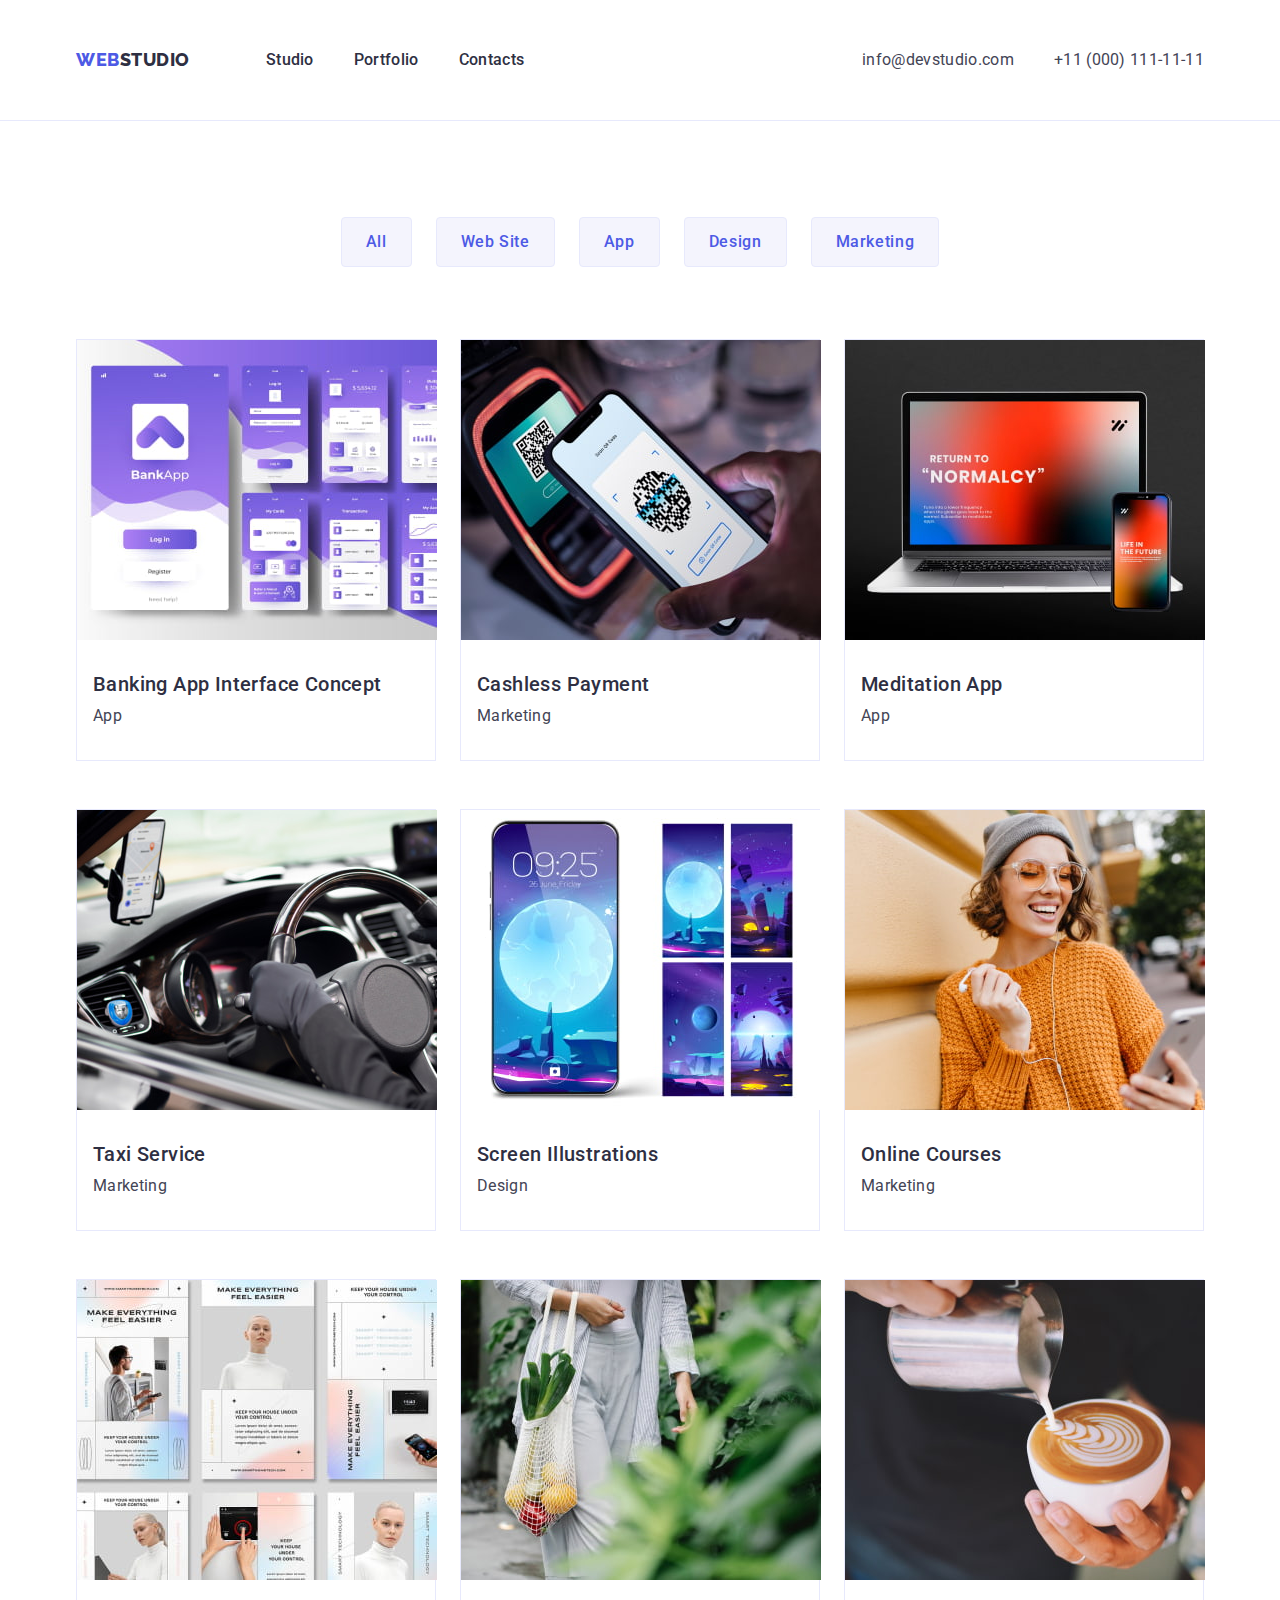
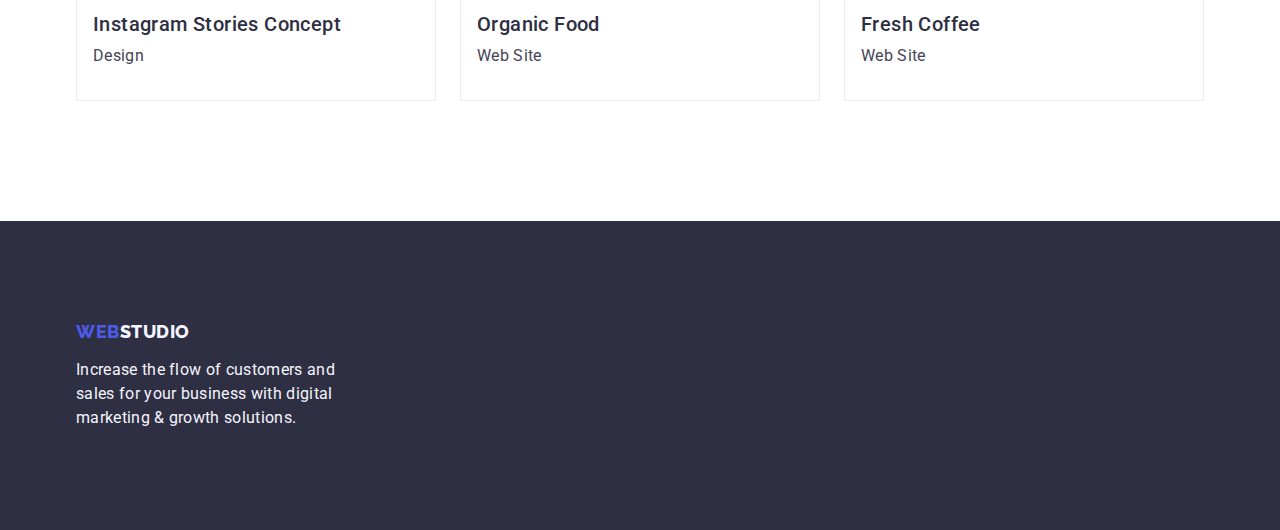
==== commit bbec88df: "05.06update6" ====
--- a/portfolio.html
+++ b/portfolio.html
@@ -72,7 +72,7 @@
                      <!--projects-->
                     <li class="projects-list-item">
                       <a href="" class="projects-list-img link">
-                        <img class="projects-list-img" src="./images/portfolio/img-1.jpg" alt="Banking App" width="360" height="300">
+                        <img class="img" src="./images/portfolio/img-1.jpg" alt="Banking App" width="360" height="300">
                         <div class="projects-container container">
                           <h2 class="projects-list-tittle">Banking App Interface Concept</h2>
                           <p class="projects-list-text">App</p>
@@ -81,7 +81,7 @@
                     </li>
                     <li class="projects-list-item">
                       <a href="" class="projects-list-img link">
-                        <img src="./images/portfolio/img-2.jpg" alt="Cashless Payment" width="360" height="300">
+                        <img class="img" src="./images/portfolio/img-2.jpg" alt="Cashless Payment" width="360" height="300">
                         <div class="projects-container container">
                           <h2 class="projects-list-tittle">Cashless Payment</h2>
                           <p class="projects-list-text">Marketing</p>
@@ -90,7 +90,7 @@
                     </li>
                     <li class="projects-list-item">
                       <a href="" class="projects-list-img link">
-                        <img src="./images/portfolio/img-3.jpg" alt="Computer and Phone" width="360" height="300">
+                        <img class="img" src="./images/portfolio/img-3.jpg" alt="Computer and Phone" width="360" height="300">
                         <div class="projects-container container">
                           <h2 class="projects-list-tittle">Meditation App</h2>
                           <p class="projects-list-text">App</p>
@@ -99,7 +99,7 @@
                     </li>
                     <li class="projects-list-item">
                       <a href="" class="projects-list-img link">
-                        <img src="./images/portfolio/img-4.jpg" alt="Handlebar" width="360" height="300">
+                        <img class="img" src="./images/portfolio/img-4.jpg" alt="Handlebar" width="360" height="300">
                         <div class="projects-container container">
                           <h2 class="projects-list-tittle">Taxi Service</h2>
                           <p class="projects-list-text">Marketing</p>
@@ -108,7 +108,7 @@
                     </li>
                     <li class="projects-list-item">
                       <a href="" class="projects-list-img link">
-                        <img src="./images/portfolio/img-5.jpg" alt="Screens" width="360" height="300">
+                        <img class="img" src="./images/portfolio/img-5.jpg" alt="Screens" width="360" height="300">
                         <div class="projects-container container">
                           <h2 class="projects-list-tittle">Screen Illustrations</h2>
                           <p class="projects-list-text">Design</p>
@@ -117,7 +117,7 @@
                     </li>
                     <li class="projects-list-item">
                       <a href="" class="projects-list-img link">
-                        <img src="./images/portfolio/img-6.jpg" alt="Woman" width="360" height="300">
+                        <img class="img" src="./images/portfolio/img-6.jpg" alt="Woman" width="360" height="300">
                         <div class="projects-container container">
                           <h2 class="projects-list-tittle">Online Courses</h2>
                           <p class="projects-list-text">Marketing</p>
@@ -126,7 +126,7 @@
                     </li>
                     <li class="projects-list-item">
                       <a href="" class="projects-list-img link">
-                        <img src="./images/portfolio/img-7.jpg" alt="Instagram stories" width="360" height="300">
+                        <img class="img" src="./images/portfolio/img-7.jpg" alt="Instagram stories" width="360" height="300">
                         <div class="projects-container container">
                           <h2 class="projects-list-tittle">Instagram Stories Concept</h2>
                           <p class="projects-list-text">Design</p>
@@ -135,7 +135,7 @@
                     </li>
                     <li class="projects-list-item">
                       <a href="" class="projects-list-img link">
-                        <img src="./images/portfolio/img-8.jpg" alt="Fruits" width="360" height="300">
+                        <img class="img" src="./images/portfolio/img-8.jpg" alt="Fruits" width="360" height="300">
                         <div class="projects-container container">
                           <h2 class="projects-list-tittle">Organic Food</h2>
                           <p class="projects-list-text">Web Site</p>
@@ -144,7 +144,7 @@
                     </li>
                     <li class="projects-list-item">
                       <a href="" class="projects-list-img link">
-                        <img src="./images/portfolio/img-9.jpg" alt="Latte" width="360" height="300">
+                        <img class="img" src="./images/portfolio/img-9.jpg" alt="Latte" width="360" height="300">
                         <div class="projects-container container">
                           <h2 class="projects-list-tittle">Fresh Coffee</h2>
                           <p class="projects-list-text">Web Site</p>
--- a/css/styles.css
+++ b/css/styles.css
@@ -76,7 +76,6 @@
 .header-nav {
 display: flex;
 align-items: center;
-padding: 24px 0;
 }
 .header-logo { 
 display: flex;
@@ -102,7 +101,10 @@
 gap: 40px;
 }
 .header-item {
-}
+display: block;
+padding: 24px 0;
+}
+
 .header-link {
 font-weight: 500;
 font-size: 16px;
@@ -160,6 +162,8 @@
     line-height: 1.07;
     letter-spacing: 0.02em;
     color: #FFFFFF;
+    margin: 0 auto;
+    margin-bottom: 48px;
 }
 .hero-btn {
 display: block;
@@ -246,9 +250,9 @@
 .tasks-list {
 display: flex;
 gap: 24px;
+}
+.tasks-list-item {
 width: calc((100% - 48px) / 3);
-}
-.tasks-list-item {
 }
 .tasks-list-img {
 }
@@ -400,8 +404,7 @@
 }
 
 .projects-container {
-padding: 32px 16px;
-border: 1px solid #e7e9fc; 
+padding: 32px 16px; 
 border-top: none;
 }
 
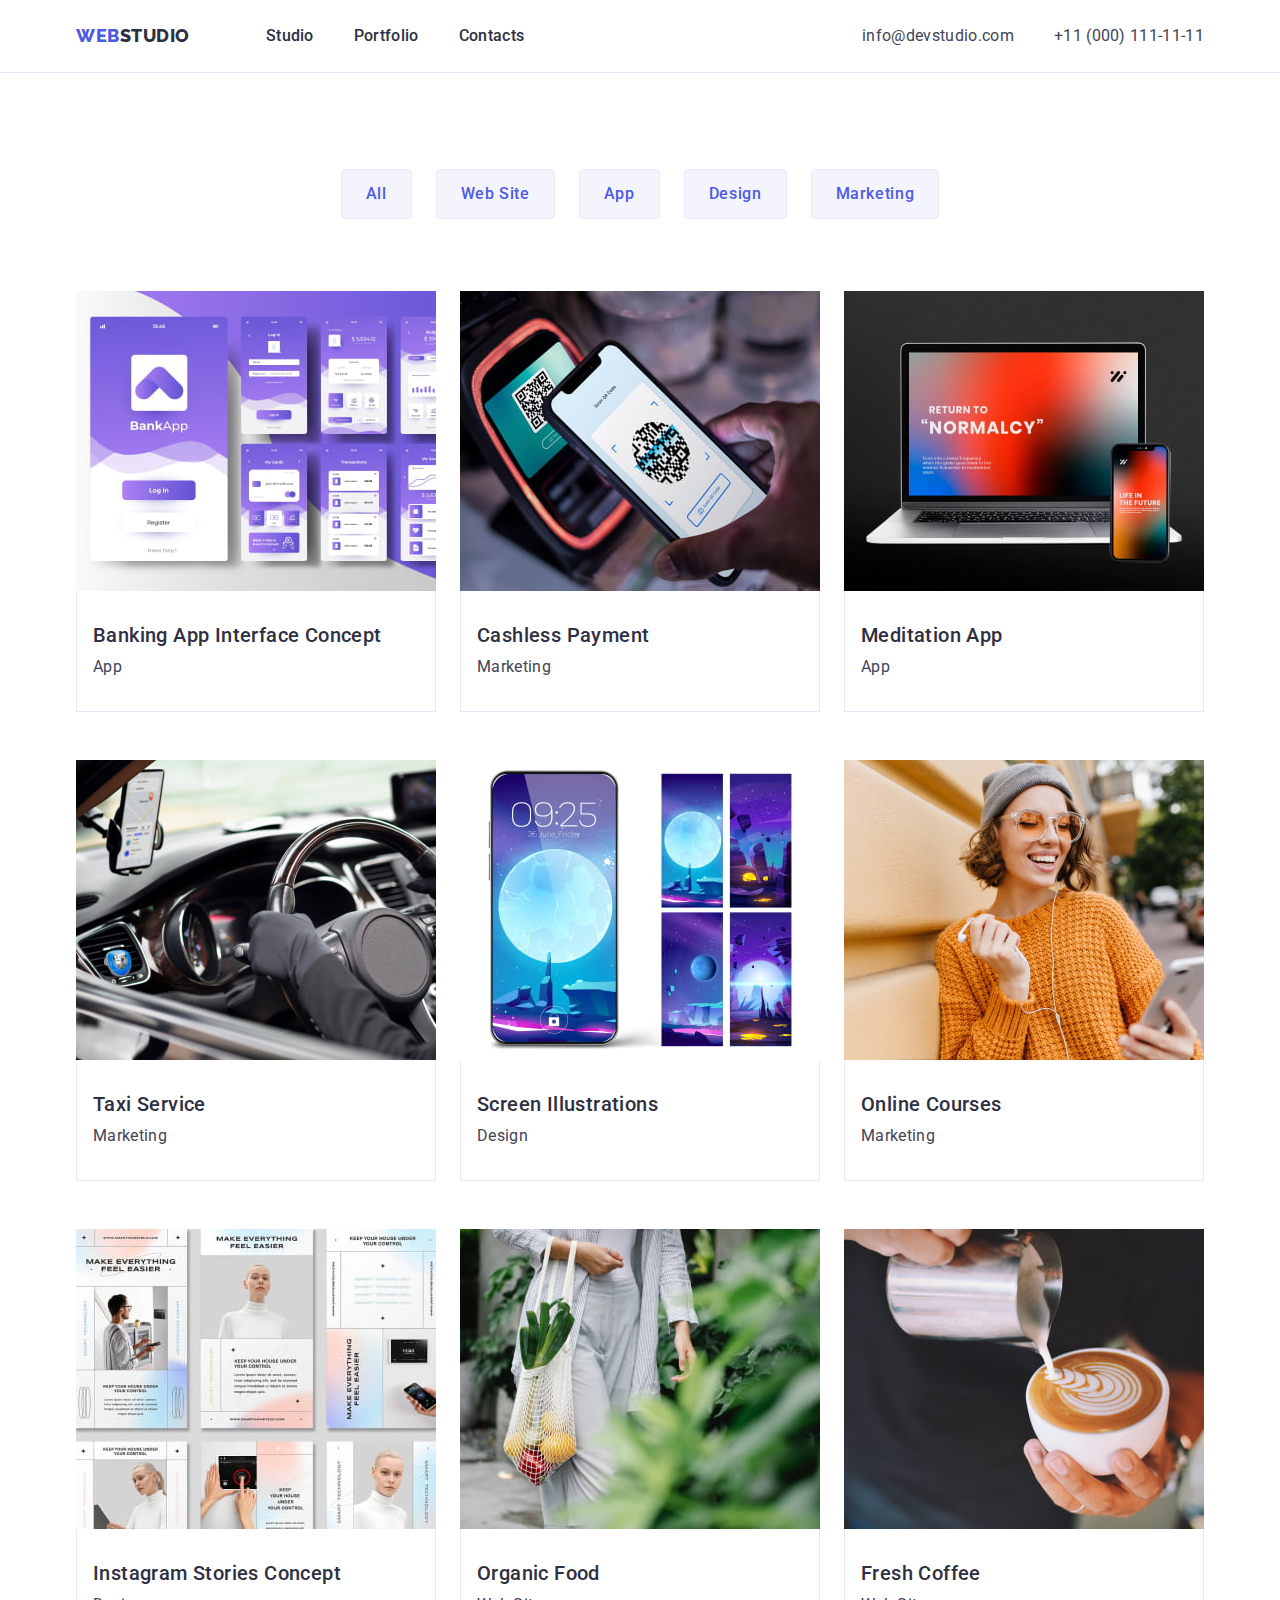
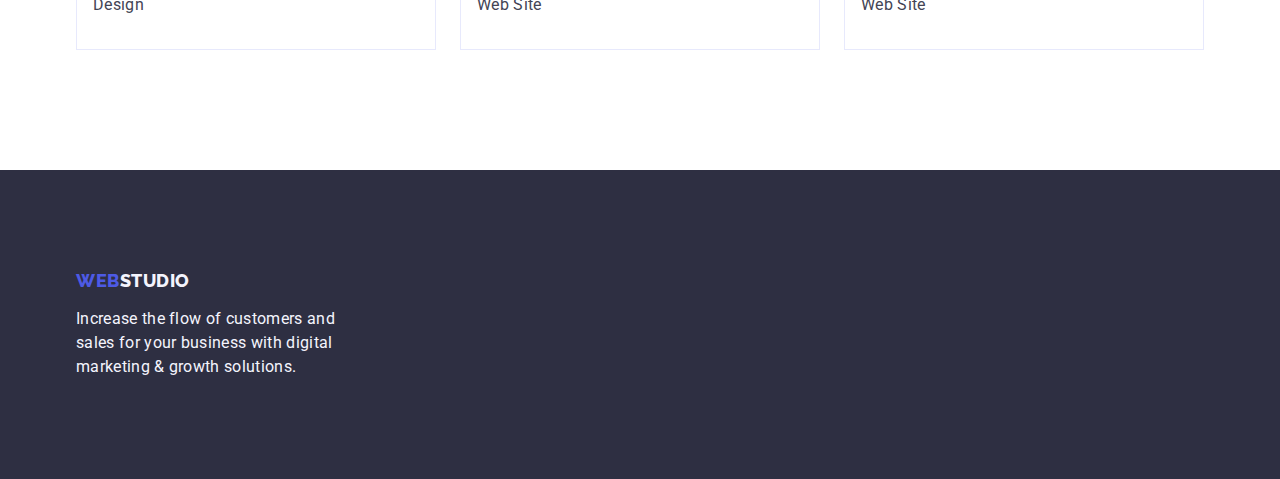
==== commit d0a4438b: "05.06update9" ====
--- a/portfolio.html
+++ b/portfolio.html
@@ -73,7 +73,7 @@
                     <li class="projects-list-item">
                       <a href="" class="projects-list-img link">
                         <img class="img" src="./images/portfolio/img-1.jpg" alt="Banking App" width="360" height="300">
-                        <div class="projects-container container">
+                        <div class="projects-container">
                           <h2 class="projects-list-tittle">Banking App Interface Concept</h2>
                           <p class="projects-list-text">App</p>
                         </div>
@@ -82,7 +82,7 @@
                     <li class="projects-list-item">
                       <a href="" class="projects-list-img link">
                         <img class="img" src="./images/portfolio/img-2.jpg" alt="Cashless Payment" width="360" height="300">
-                        <div class="projects-container container">
+                        <div class="projects-container">
                           <h2 class="projects-list-tittle">Cashless Payment</h2>
                           <p class="projects-list-text">Marketing</p>
                         </div>
@@ -91,7 +91,7 @@
                     <li class="projects-list-item">
                       <a href="" class="projects-list-img link">
                         <img class="img" src="./images/portfolio/img-3.jpg" alt="Computer and Phone" width="360" height="300">
-                        <div class="projects-container container">
+                        <div class="projects-container">
                           <h2 class="projects-list-tittle">Meditation App</h2>
                           <p class="projects-list-text">App</p>
                         </div>
@@ -100,7 +100,7 @@
                     <li class="projects-list-item">
                       <a href="" class="projects-list-img link">
                         <img class="img" src="./images/portfolio/img-4.jpg" alt="Handlebar" width="360" height="300">
-                        <div class="projects-container container">
+                        <div class="projects-container">
                           <h2 class="projects-list-tittle">Taxi Service</h2>
                           <p class="projects-list-text">Marketing</p>
                         </div>
@@ -109,7 +109,7 @@
                     <li class="projects-list-item">
                       <a href="" class="projects-list-img link">
                         <img class="img" src="./images/portfolio/img-5.jpg" alt="Screens" width="360" height="300">
-                        <div class="projects-container container">
+                        <div class="projects-container">
                           <h2 class="projects-list-tittle">Screen Illustrations</h2>
                           <p class="projects-list-text">Design</p>
                         </div>
@@ -118,7 +118,7 @@
                     <li class="projects-list-item">
                       <a href="" class="projects-list-img link">
                         <img class="img" src="./images/portfolio/img-6.jpg" alt="Woman" width="360" height="300">
-                        <div class="projects-container container">
+                        <div class="projects-container">
                           <h2 class="projects-list-tittle">Online Courses</h2>
                           <p class="projects-list-text">Marketing</p>
                         </div>
@@ -127,7 +127,7 @@
                     <li class="projects-list-item">
                       <a href="" class="projects-list-img link">
                         <img class="img" src="./images/portfolio/img-7.jpg" alt="Instagram stories" width="360" height="300">
-                        <div class="projects-container container">
+                        <div class="projects-container">
                           <h2 class="projects-list-tittle">Instagram Stories Concept</h2>
                           <p class="projects-list-text">Design</p>
                         </div>
@@ -136,7 +136,7 @@
                     <li class="projects-list-item">
                       <a href="" class="projects-list-img link">
                         <img class="img" src="./images/portfolio/img-8.jpg" alt="Fruits" width="360" height="300">
-                        <div class="projects-container container">
+                        <div class="projects-container">
                           <h2 class="projects-list-tittle">Organic Food</h2>
                           <p class="projects-list-text">Web Site</p>
                         </div>
@@ -145,7 +145,7 @@
                     <li class="projects-list-item">
                       <a href="" class="projects-list-img link">
                         <img class="img" src="./images/portfolio/img-9.jpg" alt="Latte" width="360" height="300">
-                        <div class="projects-container container">
+                        <div class="projects-container">
                           <h2 class="projects-list-tittle">Fresh Coffee</h2>
                           <p class="projects-list-text">Web Site</p>
                         </div>
--- a/css/styles.css
+++ b/css/styles.css
@@ -52,18 +52,17 @@
 }
 
 .section {
-padding-top: 60px;
-padding-bottom: 60px;
 }
 
 .img {
+height: auto;
+width: 100%;
 display: block;
 }
 
 /* header */
 
 .header {
-padding: 24px 0;
 border-bottom: 1px solid #e7e9fc;
 }
 
@@ -78,8 +77,6 @@
 align-items: center;
 }
 .header-logo { 
-display: flex;
-align-items: center;
 margin-right: 76px;
 font-family: "Raleway", sans-serif;
 font-style: normal;
@@ -101,17 +98,17 @@
 gap: 40px;
 }
 .header-item {
+}
+
+.header-link {
+font-weight: 500;
+font-size: 16px;
+line-height: 1.5;
+letter-spacing: 0.02em;
+text-decoration: none;
+color: #2E2F42;
 display: block;
 padding: 24px 0;
-}
-
-.header-link {
-font-weight: 500;
-font-size: 16px;
-line-height: 1.5;
-letter-spacing: 0.02em;
-text-decoration: none;
-color: #2E2F42;
 }
 .header-link:hover,
 .header-link:focus {
@@ -288,7 +285,6 @@
 }
 
 .team-container {
-width: 232px;
 padding: 32px 16px;
 }
 
@@ -395,16 +391,17 @@
 flex-wrap: wrap;
 column-gap: 24px;
 row-gap: 48px;
+padding: 0;
 }
 .projects-list-item {
 width: calc((100% - 48px) / 3);
-border: 1px solid #E7E9FC;
 }
 .projects-list-img {
 }
 
 .projects-container {
 padding: 32px 16px; 
+border: 1px solid #e7e9fc;
 border-top: none;
 }
 
